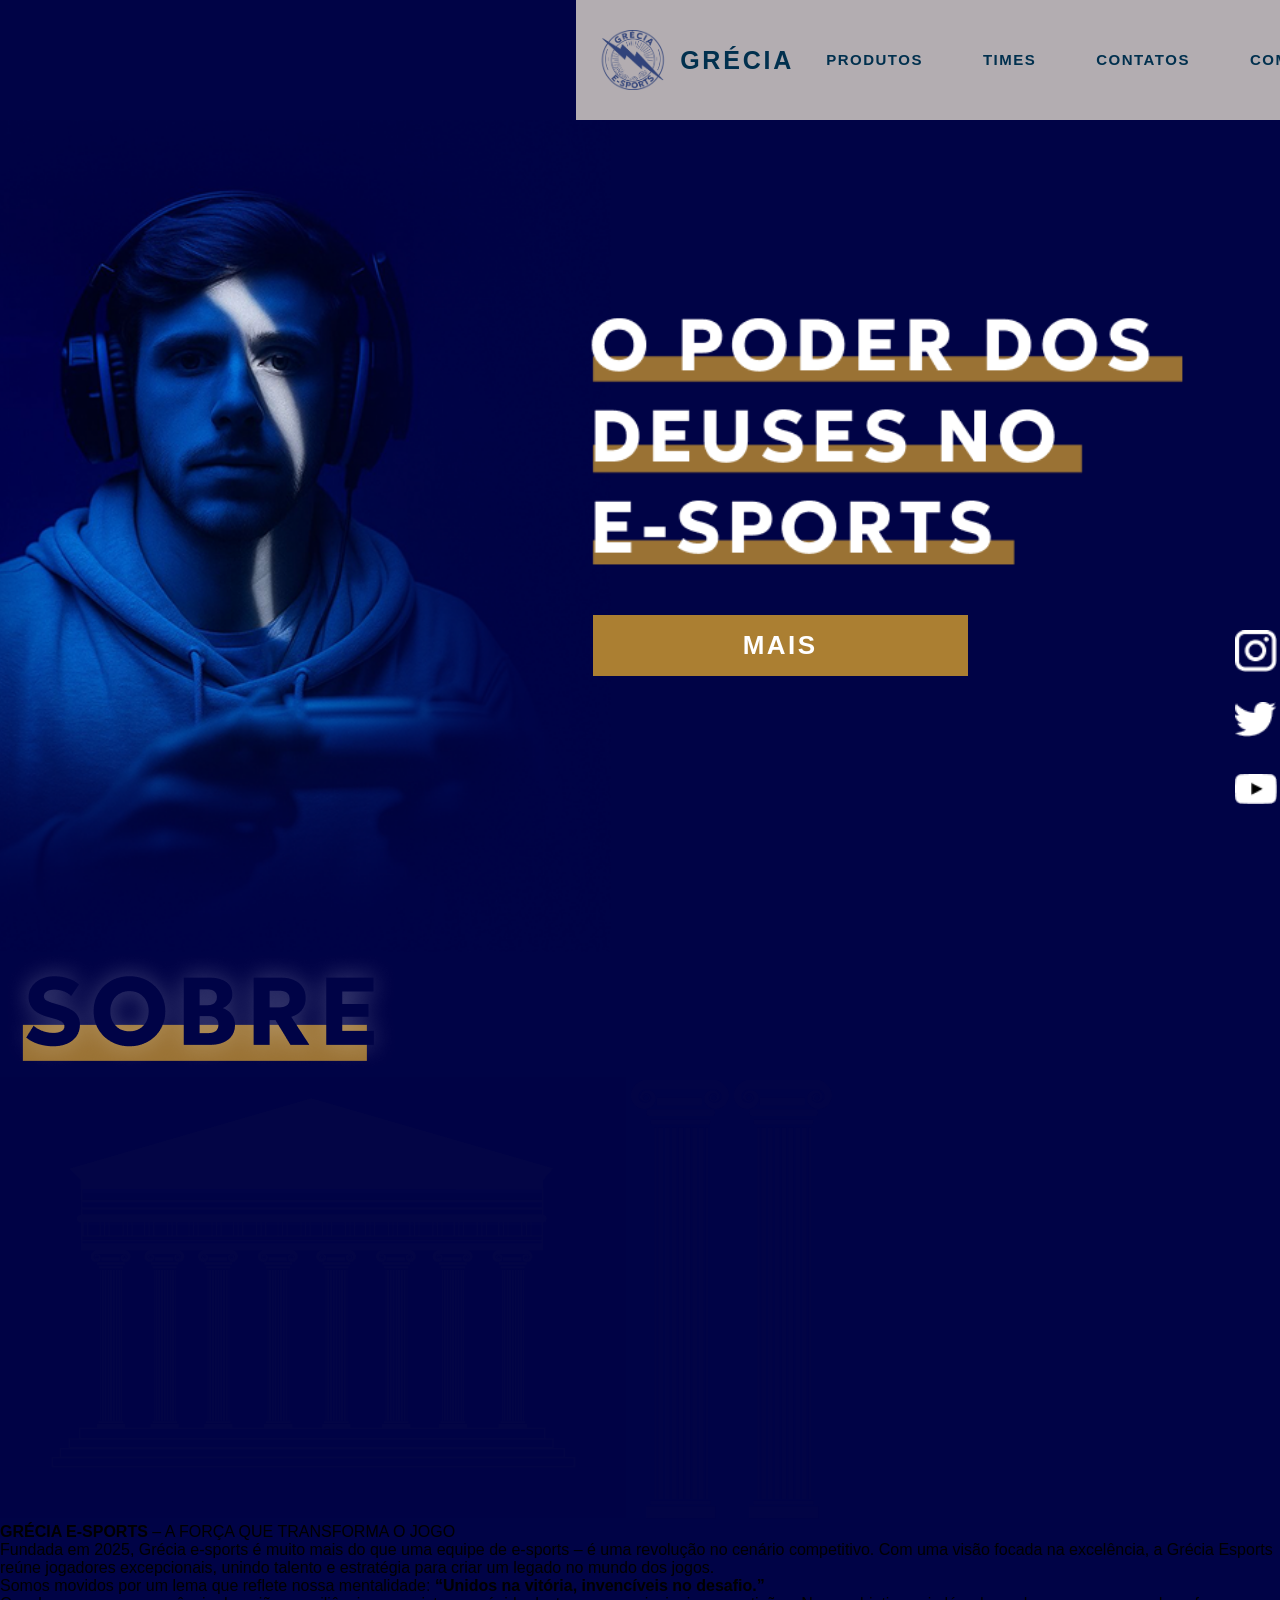
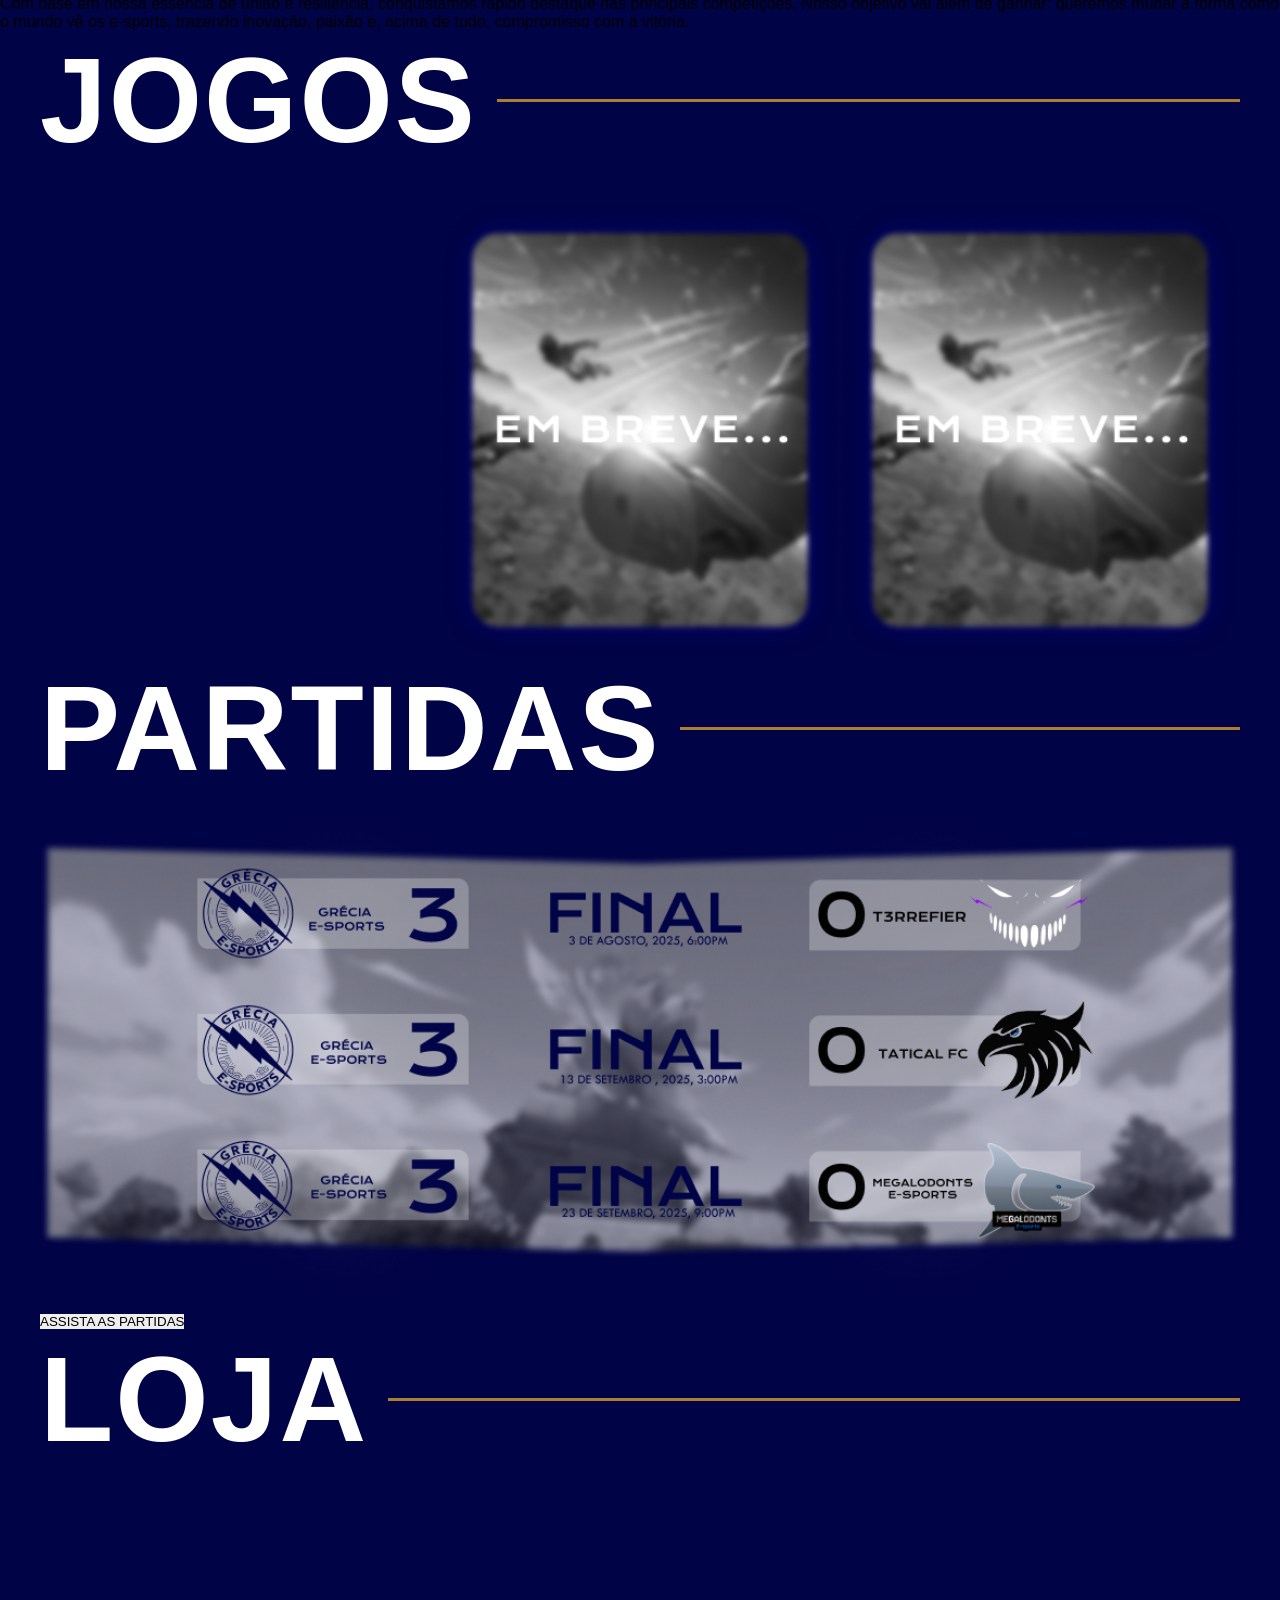
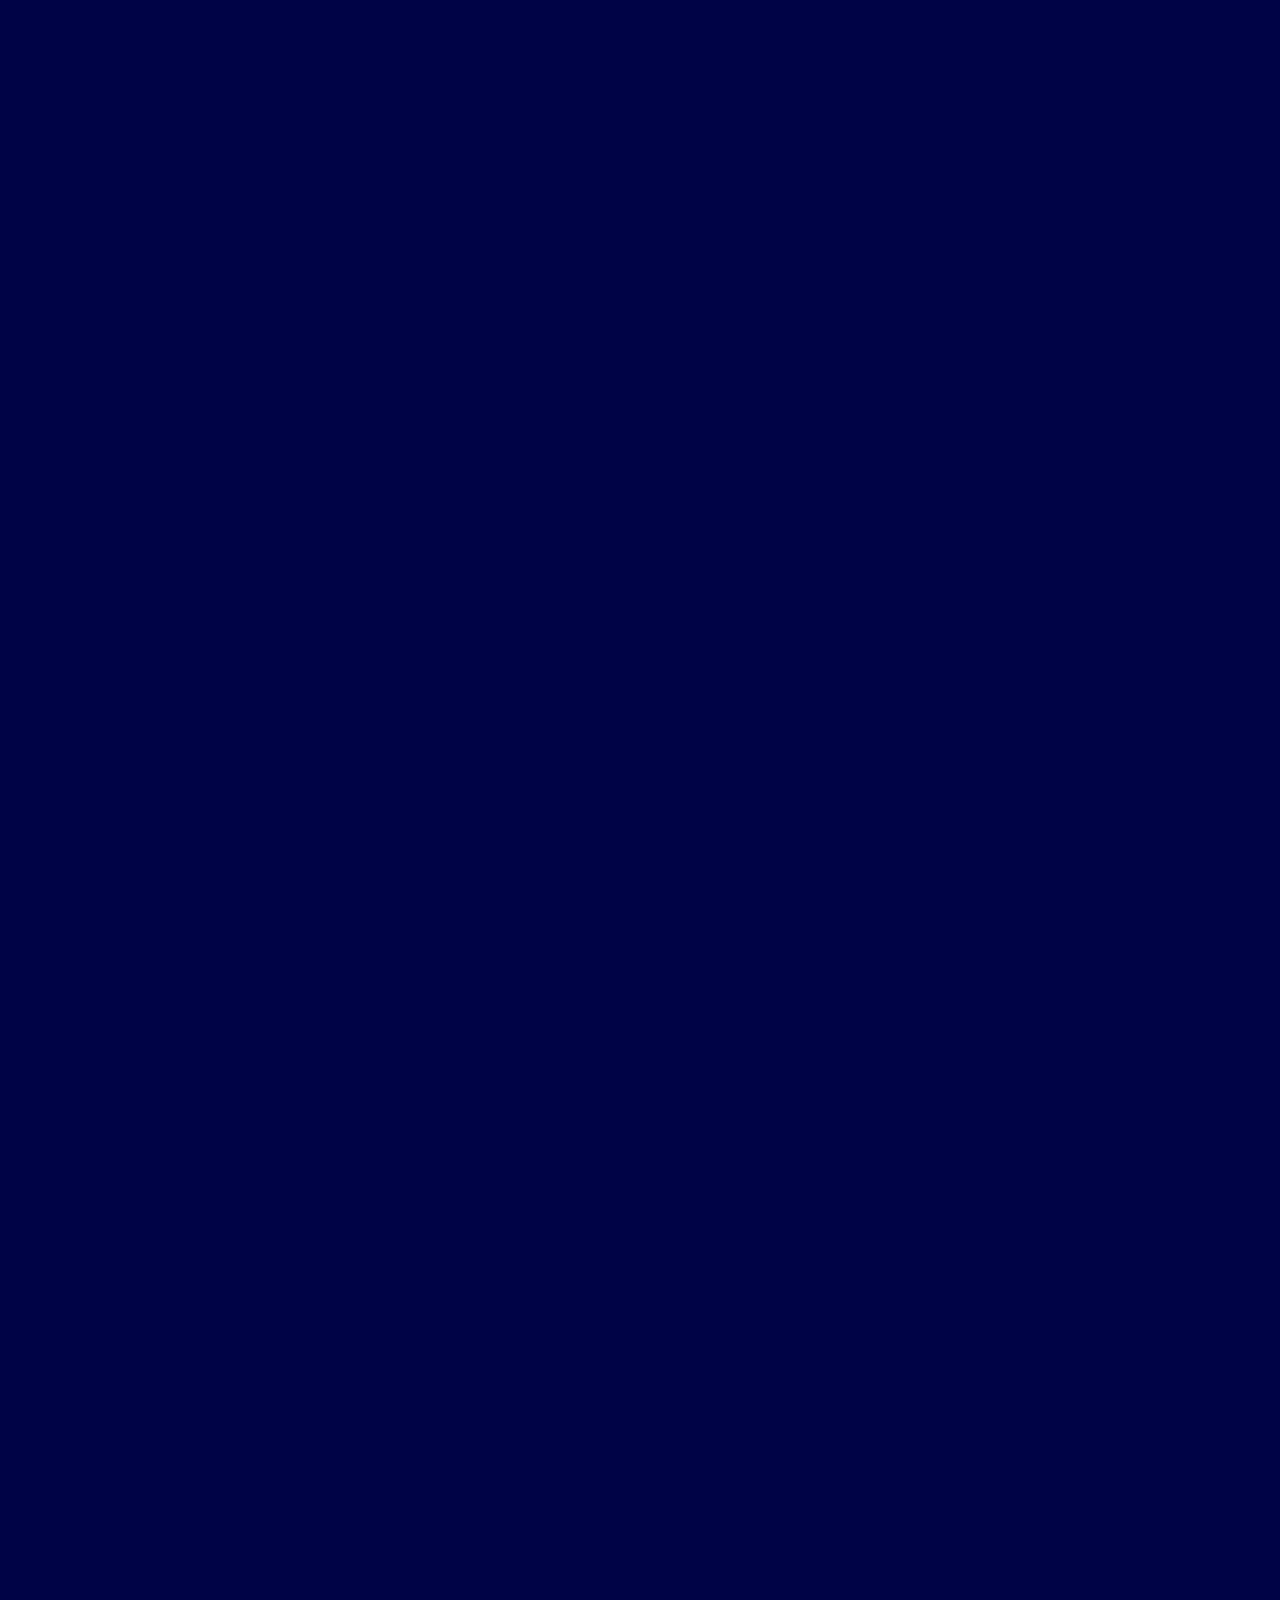
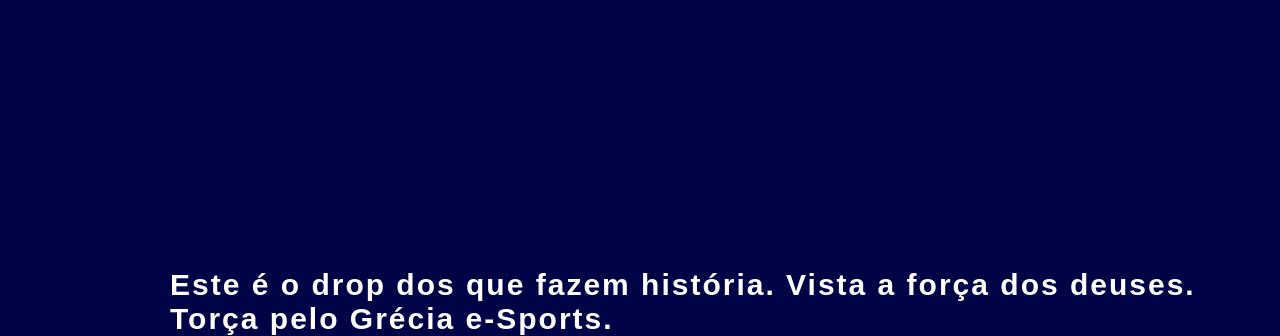
==== index.html @ 4cbc2de1 "css: flex" ====
<!DOCTYPE html>
<html lang="en">

<head>
  <link rel="preconnect" href="https://fonts.googleapis.com">
  <link rel="preconnect" href="https://fonts.gstatic.com" crossorigin>
  <link href="https://fonts.googleapis.com/css2?family=Geologica:wght@100..900&display=swap" rel="stylesheet">
  <meta charset="UTF-8">
  <meta name="viewport" content="width=device-width, initial-scale=1.0">
  <title>Document</title>
  <link rel="stylesheet" href="style.css">
  <script src="https://kit.fontawesome.com/a076d05399.js" crossorigin="anonymous"></script>
</head>

<body>
  <div class="primeiro">
    <header>
      <div class="logo">
        <img src="imagens/Logo.png" alt="">
        <h1>GRÉCIA</h1>
      </div>
      <nav>
        <ul>
          <li><a href="#">PRODUTOS</a></li>
          <li><a href="#">TIMES</a></li>
          <li><a href="#">CONTATOS</a></li>
          <li><a href="#">COMPETIÇÃO</a></li>
        </ul>
      </nav>
    </header>

    <main>
      <section class="hero">
        <div class="hero-left">
          <img src="imagens/WhatsApp Image 2025-09-15 at 12.12.33 1.png" class="player">
        </div>
        <div class="hero-rigth">
          <img src="imagens/Group 21.png" class="hero-text" alt="">
          <button id="button1">MAIS</button>
          <div class="socials">
            <img src="imagens/instagram.png" class="instagram" alt="">
            <img src="imagens/Twitter.png" class="Twitter" alt="">
            <img src="imagens/youtube.png" class="youtube" alt="">
          </div>
        </div>
  </div>
  </section>
  </main>
  </div>

  <section class="sobre">



    <img src="imagens/sobre.png" alt="Título Sobre" class="titulo-img">

    <div>
      <img id="ctr" src="imagens/construçao.png" alt="" srcset="">
      <img id="pilastra1" src="imagens/pilastra.png" alt="">
      <img id="pilastra2" src="imagens/pilastra.png" alt="">
    </div>

    <div class="texto">
      <p class="subtitulo"><strong>GRÉCIA E-SPORTS</strong> – A FORÇA QUE TRANSFORMA O JOGO</p>
      <p>
        Fundada em 2025, Grécia e-sports é muito mais do que uma equipe de e-sports – é uma revolução no cenário
        competitivo.
        Com uma visão focada na excelência, a Grécia Esports reúne jogadores excepcionais, unindo talento e estratégia
        para criar um legado no mundo dos jogos.
      </p>
      <p>
        Somos movidos por um lema que reflete nossa mentalidade: <strong>“Unidos na vitória, invencíveis no
          desafio.”</strong>
      </p>
      <p>
        Com base em nossa essência de união e resiliência, conquistamos rápido destaque nas principais competições.
        Nosso objetivo vai além de ganhar: queremos mudar a forma como o mundo vê os e-sports, trazendo inovação, paixão
        e, acima de tudo, compromisso com a vitória.
      </p>
    </div>
  </section>


  <div class="JOGOS wrapper">
    <div class="title">
      <h1 id="jogos">JOGOS</h1><!-- <img id="linha" src="imagens/Line 8.png" alt=""> -->
    </div>
    <div id="modal">
      <img id="valorant" src="imagens/VALORANT.png" alt="">
      <img id="embreve1" src="imagens/embreve1.png" alt="">
      <img id="embreve2" src="imagens/embreve1.png" alt="">
    </div>

  </div>
  
  <div class="wrapper">
    <div class="title">
      <h1>PARTIDAS</h1>
    </div>
    <img src="imagens/partidas.png" alt="" class="wrapper">
    <!-- <img id="linha-2" src="imagens/Line 8.png" class="linha-2" alt=""> -->
    <button id="btnpartidas">ASSISTA AS PARTIDAS</button>
    
  </div>

  <div class="wrapper">
      <div class="title">  
      <h1>LOJA</h1>
      </div>
      <h2 id="textloja">Este é o drop dos que fazem história.
        Vista a força dos deuses. Torça pelo Grécia e-Sports.</h2>
      <img src="" alt="">
    </div>
</body>

</html>
---- style.css ----
* {
    margin: 0;
    padding: 0;
    border: 0;
    outline: 0;
    box-sizing: border-box;
    font-family: 'Geologic', sans-serif;
}

body {
    background-color: #000346;
    overflow: auto;
}

.wrapper {
    max-width: 1200px;
    width: 100%;
    margin: 0 auto;
}


header {
    height: 120px;
    display: flex;
    align-items: center;
    justify-content: space-between;
    padding: 0 20px;
    margin-left: 45%;
    gap: 2rem;
    background-color: #B3ADB1;
}

.logo {
    position: relative;
    display: flex;
    align-items: center;
    gap: 10px;
}

.logo img {
    height: 60px;
    filter: invert(10%) sepia(90%) saturate(500%) hue-rotate(180deg);
}

.logo h1 {
    color: #01304E;
    letter-spacing: 2.8px;
    font-size: 25px;
}

nav ul {
    position: relative;
    list-style: none;
    display: flex;
    gap: 60px;
    margin-right: 15px;
}

nav a {
    text-decoration: none;
    color: #01304E;
    letter-spacing: 1.5px;
    font-weight: 700;
    font-size: 15px;

}

nav a:hover {
    color: #AB7F32;
    transition: 0.12s;
}

/* seção principal*/

.hero {
    display: flex;
    height: calc(100vh - 70px);
}

.player {
    position: relative;
    display: flex;
    justify-content: center;
    width: 690px;
    z-index: -1;
    right: 79px;
}

.hero-text {
    position: absolute;
    width: 700px;
    top: 48%;
    left: 46%;
    transform: translateY(-50%);
    color: white;
    font-weight: bold;
    font-size: 2.5rem;
    line-height: 1.2;
}

/*botão*/

#button1 {
    background-color: #AB7F32;
    color: white;
    border: none;
    padding: 15px 150px;
    font-weight: 600;
    margin-top: 30px;
    font-size: 26px;
    cursor: pointer;
    letter-spacing: 2.5px;
    transition: all 0.3s ease;
    top: 65%;
    position: absolute;
    left: 46.3%;
    transform: scale(1);
}

button:hover {
    background-color: #d4af37;
}

.instagram {
    border: none;
    position: absolute;
    top: 70%;
    left: 96.5%;
    width: 42px;
}

.Twitter {
    position: absolute;
    top: 78%;
    left: 96.5%;
    width: 42px;
}

.youtube {
    position: absolute;
    top: 86%;
    left: 96.5%;
    width: 42px;
}

.title {
    width: 100%;
    position: relative;
    display: inline-flex;
    align-items: center;
    gap: 20px; /* space between text and line */
}

.title h1 {
    font-size: 120px;
    color: #ffffff;
    letter-spacing: 2px;
    position: relative;
    z-index: 2;
}

.title::after {
    content: '';
    position: static; /* changed from absolute */
    width: 100%; /* or specific width like 200px */
    height: 3px;
    background-color: #AB7F32;
    display: inline-block;
}



#modal {
    display: grid;
    grid-template-columns: 1fr 1fr 1fr;
    justify-content: space-between;
    align-items: center;
    margin-top: 2rem;
}

#valorant, #embreve1, #embreve2 {
    width: 100%;
    height: auto;
}

/* Media Queries */
@media (max-width: 1024px) {
    .player {
        display: none;
    }

    header {
        margin-left: 0;
        flex-direction: column;
        height: auto;
        padding: 10px;
    }

    nav ul {
        flex-direction: column;
        gap: 15px;
        margin: 15px 0;
    }

    .logo {
        justify-content: center;
        left: 0;
    }

    .logo img {
        padding-left: 0;
    }

    /* Hero section */
    .hero {
        flex-direction: column;
        height: auto;
        text-align: center;
        padding: 40px 10px;
    }

    .hero-left,
    .hero-right {
        width: 100%;
        padding: 0;
        align-items: center;
    }

    .hero-text {
        position: relative;
        transform: none;
        width: 90%;
        margin: 10px auto;
        left: 50px;
    }

    #button1 {
        position: static;
        transform: none;
        margin: 30px auto;
        padding: 15px 40px;
        font-size: 20px;
        display: block;
    }

    /* Ícones sociais */
    .instagram,
    .Twitter,
    .youtube {
        position: static;
        width: 35px;
        margin: 10px;
    }

    /* Seção "sobre" */
    .sobre {
        flex-direction: column;
        height: auto;
        padding: 60px 20px;
        background-size: cover;
    }

    .titulo-img {
        position: static;
        width: 80%;
        max-width: 400px;
        margin-bottom: 30px;
    }

    .texto {
        position: static;
        width: 90%;
        margin: 0 auto;
        font-size: 16px;
        text-align: center;
    }

    /* Sessão jogos */
    #jogos,
    #partidas {
        position: static;
        text-align: center;
        font-size: 60px;
        margin-top: 50px;
    }

    #valorant,
    #embreve1,
    #embreve2,
    #linha,
    #linha-2,
    #partida {
        position: static;
        display: block;
        width: 90%;
        margin: 20px auto;
    }

    #btnpartidas {
        position: static;
        display: block;
        margin: 40px auto;
        font-size: 20px;
        padding: 12px 30px;
    }
}

@media (max-width: 600px) {
    header h1 {
        font-size: 20px;
    }

    .hero-text {
        font-size: 1.4rem;
    }

    #button1 {
        font-size: 16px;
        padding: 12px 20px;
    }

    .texto {
        font-size: 14px;
    }

    .logo img {
        height: 50px;
    }
}

/* Estilo para o título da loja que fica abaixo do botão de partidas */
#loja {

    position: absolute;
    margin-top: 1850px;
    color: #ffffff;
    /* ajusta conforme necessário */
    font-size: 120px;
    letter-spacing: 2px;
    z-index: 2;
    left: 170px;
}

#textloja {
    position: absolute;
    margin-top: 2000px;
    color: #ffffff;
    /* ajusta conforme necessário */
    letter-spacing: 2px;
    font-size: 30px;
    z-index: 2;
    left: 170px;
}
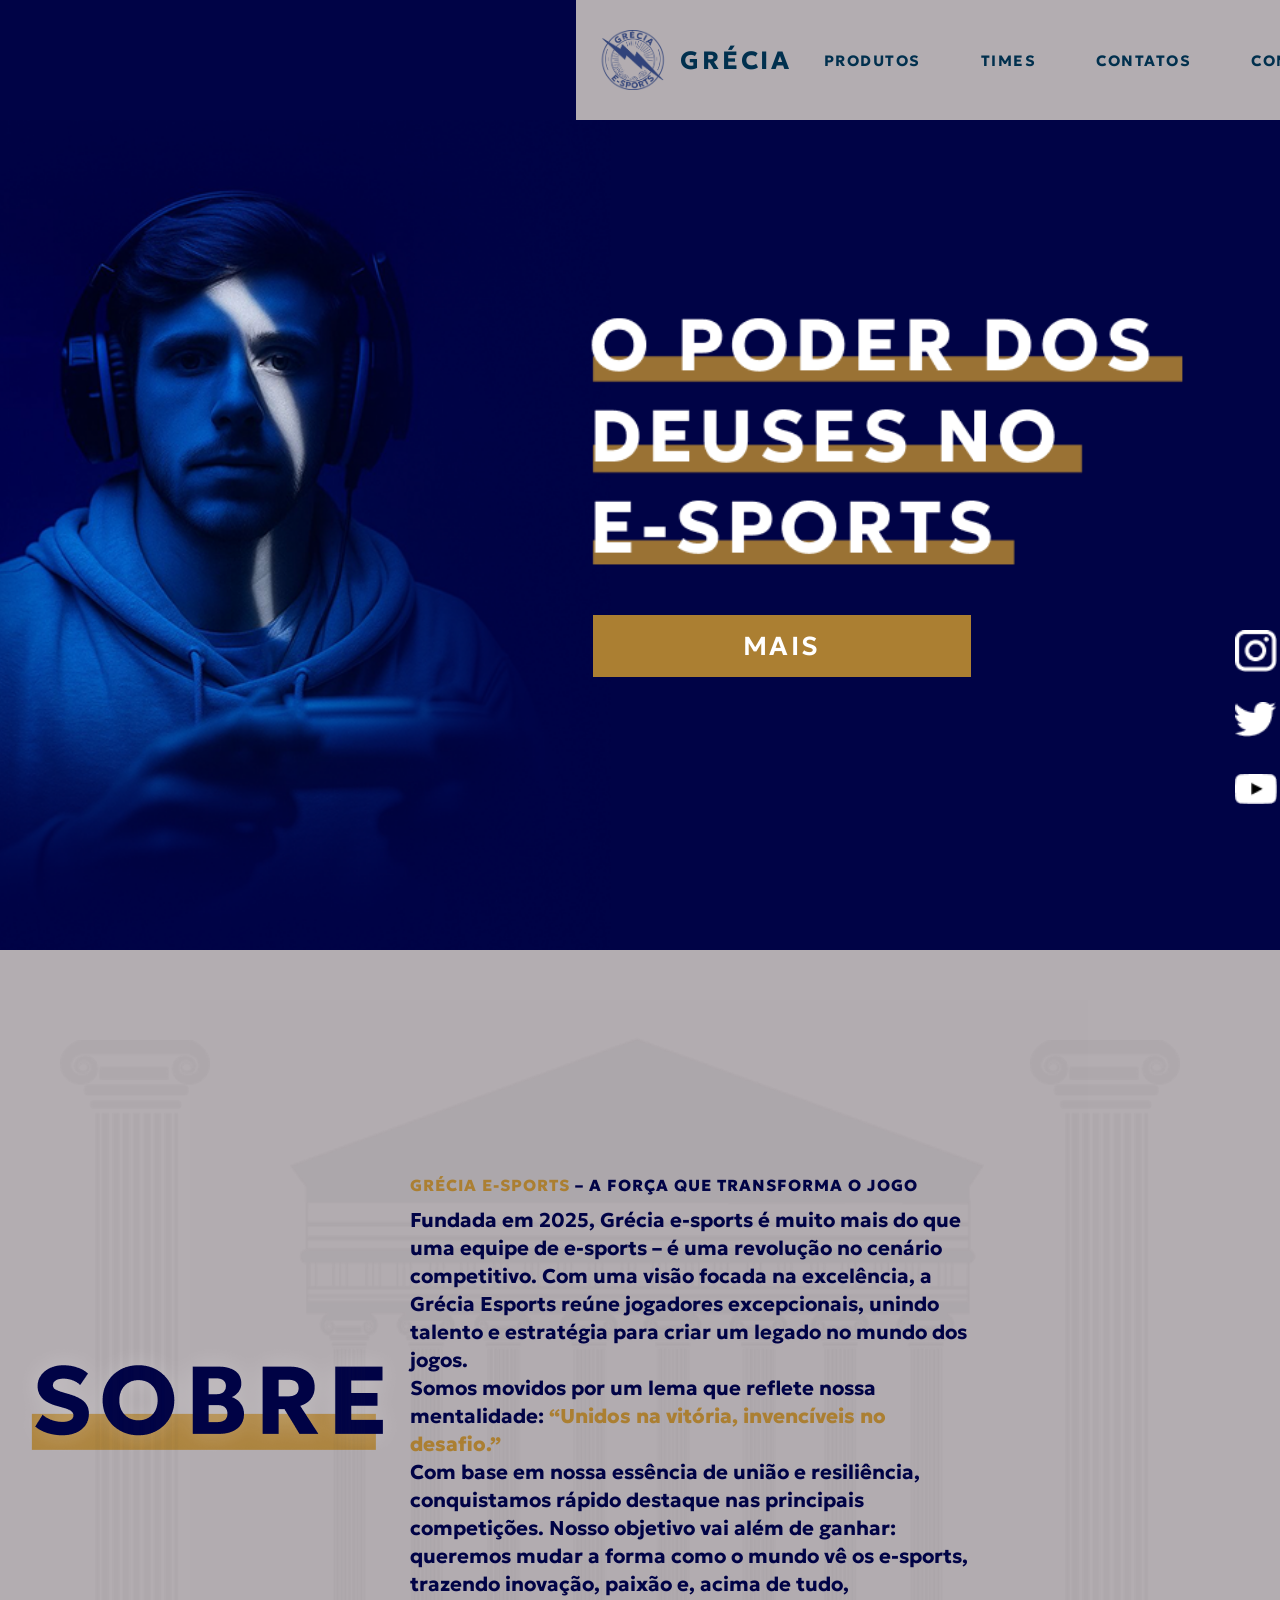
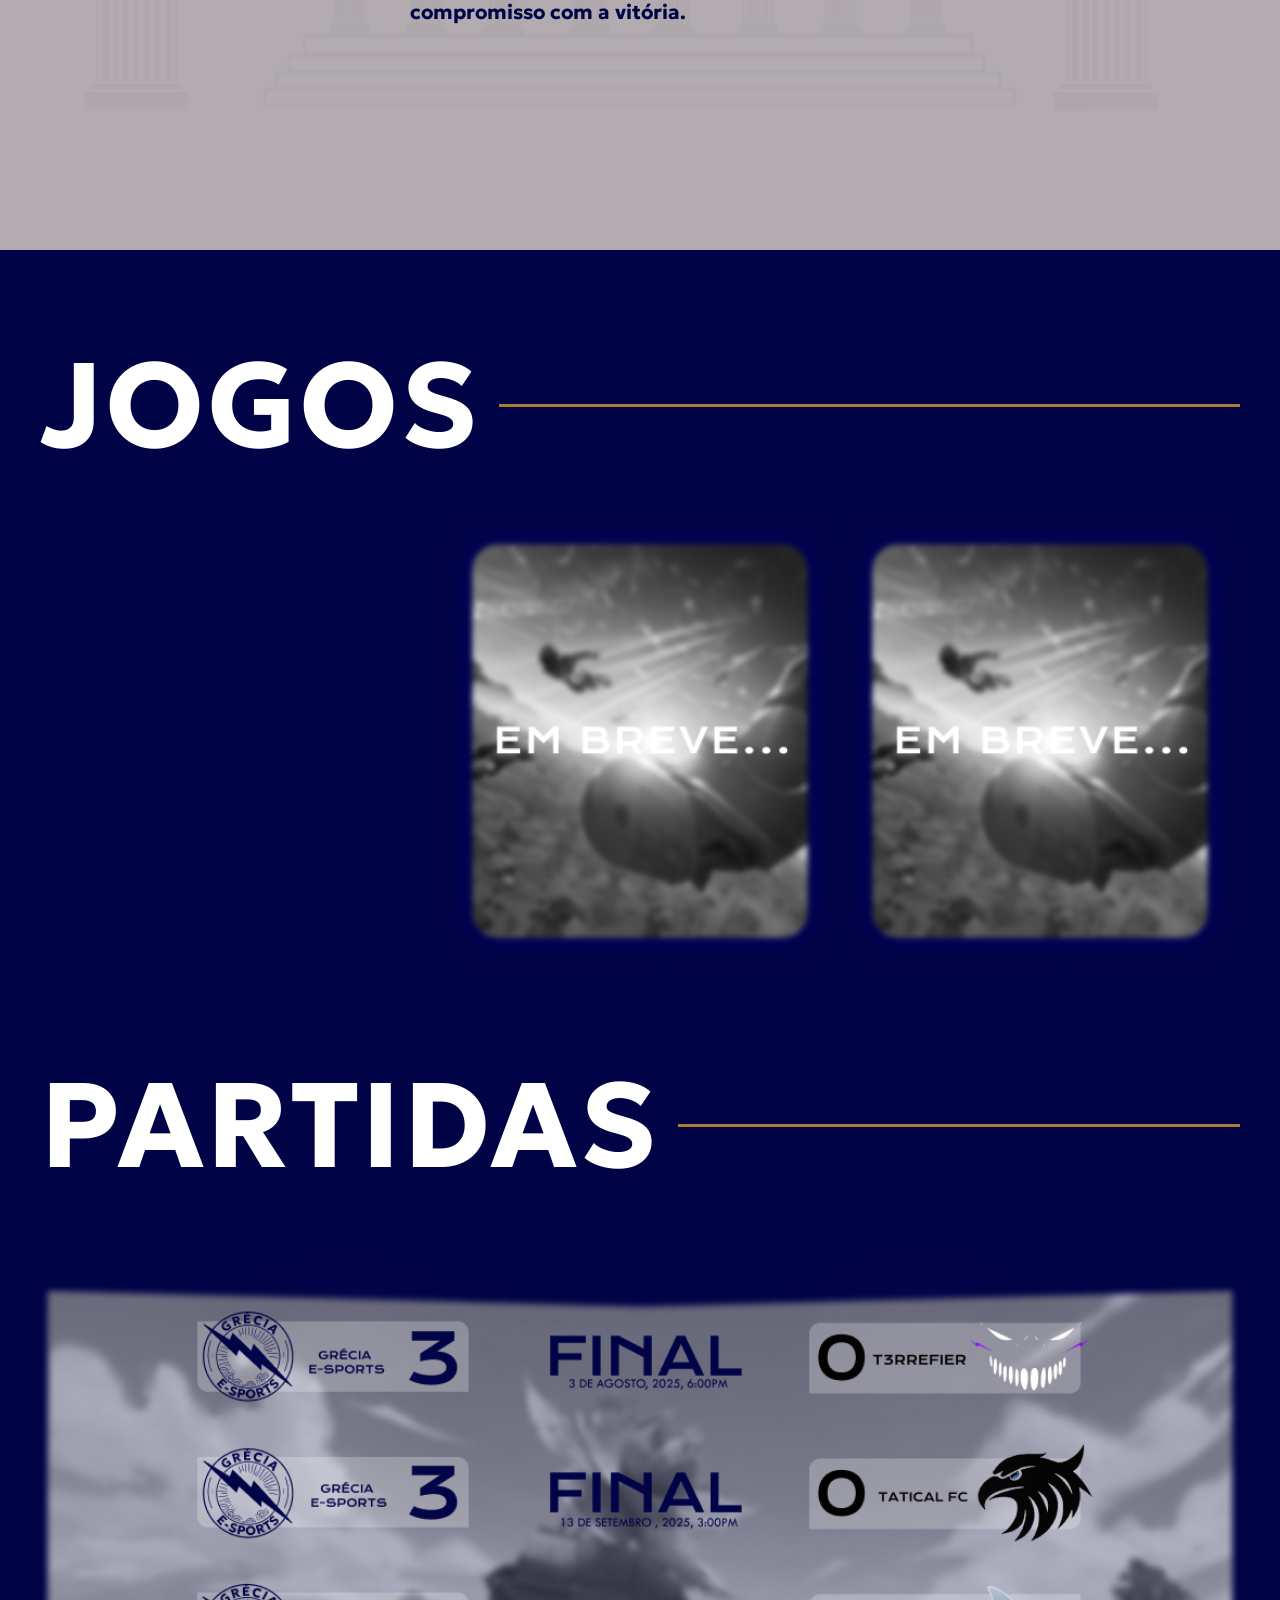
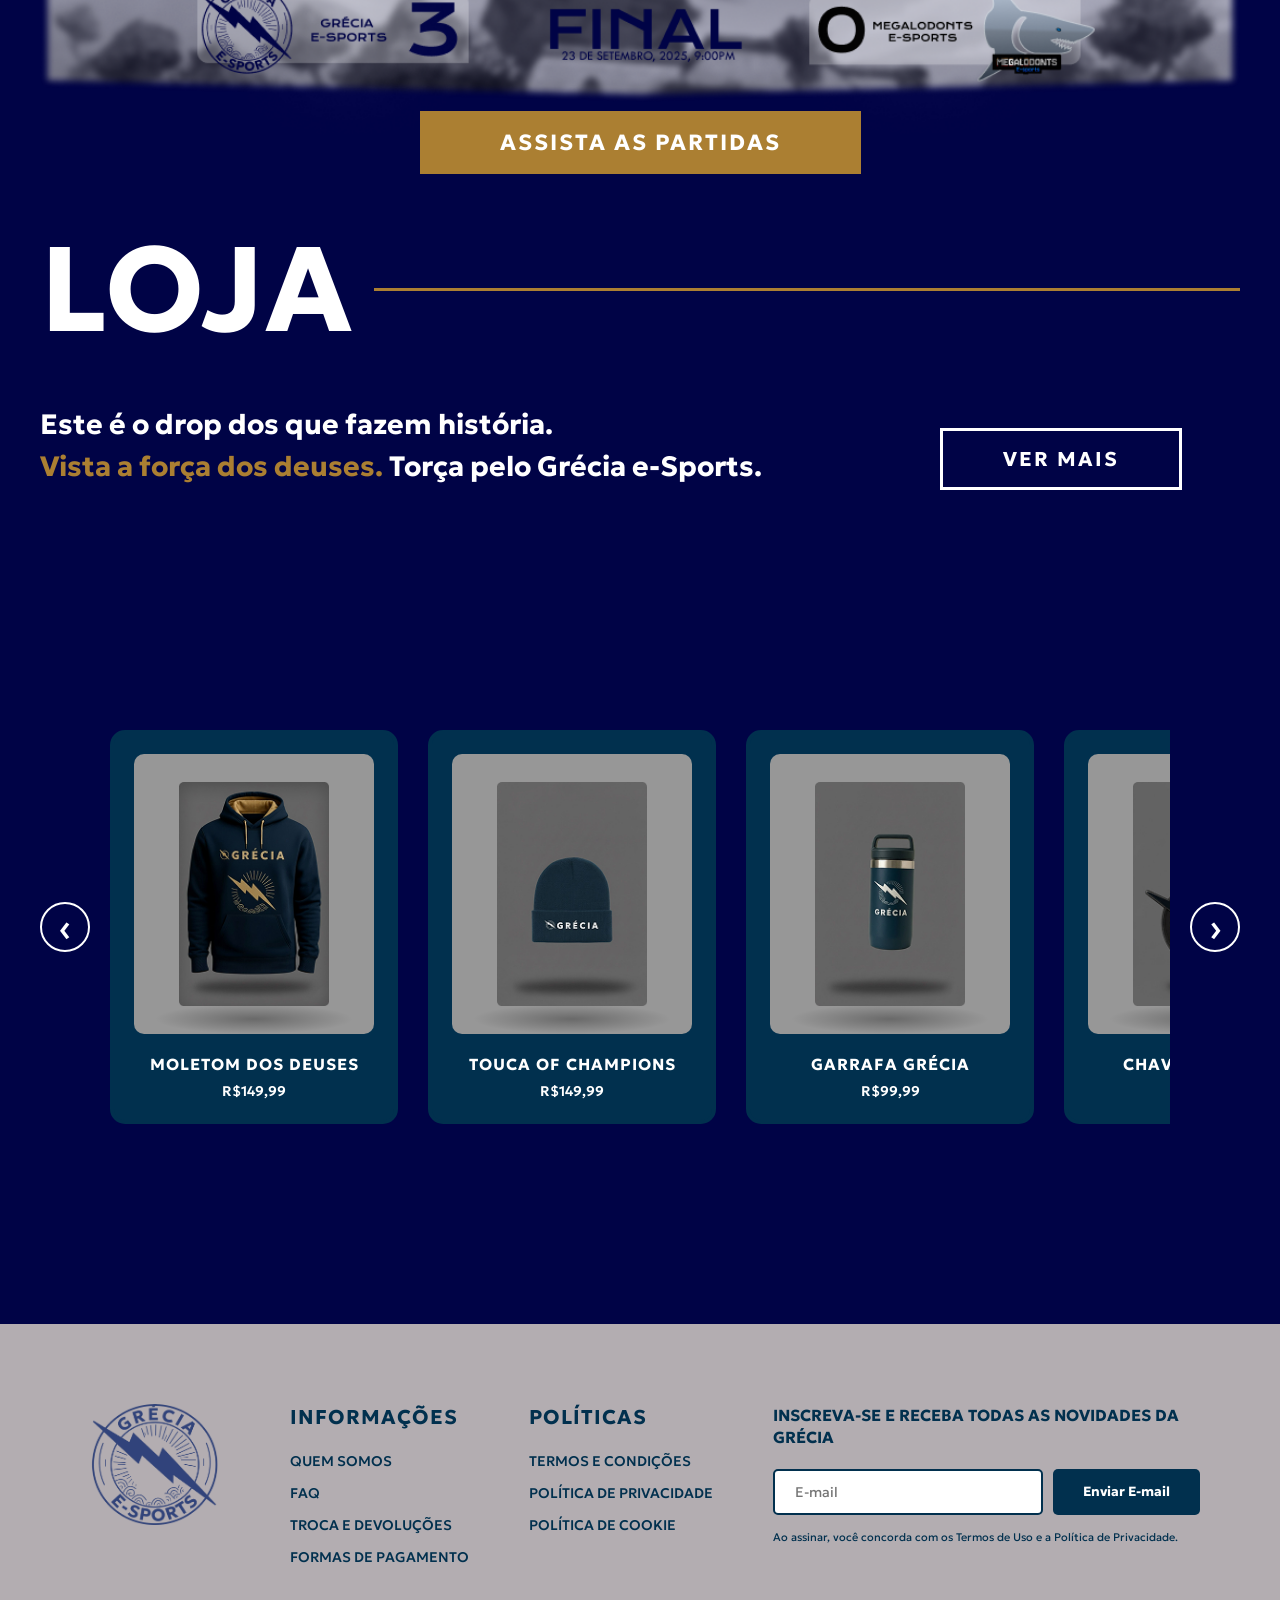
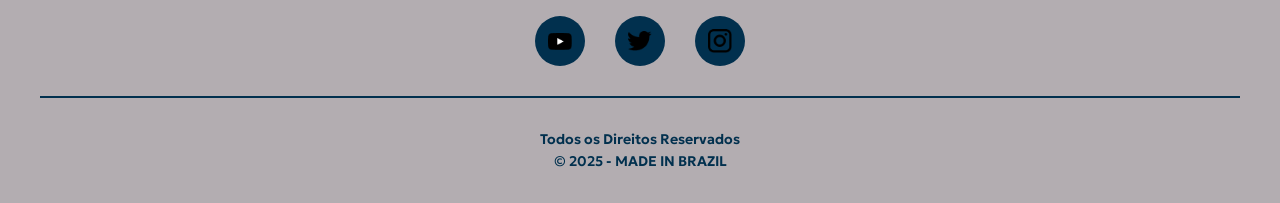
==== commit 4798b76e: "fix: loja" ====
--- a/index.html
+++ b/index.html
@@ -1,5 +1,5 @@
 <!DOCTYPE html>
-<html lang="en">
+<html lang="pt-BR">
 
 <head>
   <link rel="preconnect" href="https://fonts.googleapis.com">
@@ -7,7 +7,7 @@
   <link href="https://fonts.googleapis.com/css2?family=Geologica:wght@100..900&display=swap" rel="stylesheet">
   <meta charset="UTF-8">
   <meta name="viewport" content="width=device-width, initial-scale=1.0">
-  <title>Document</title>
+  <title>Grécia E-Sports</title>
   <link rel="stylesheet" href="style.css">
   <script src="https://kit.fontawesome.com/a076d05399.js" crossorigin="anonymous"></script>
 </head>
@@ -43,9 +43,8 @@
             <img src="imagens/youtube.png" class="youtube" alt="">
           </div>
         </div>
-  </div>
-  </section>
-  </main>
+      </section>
+    </main>
   </div>
 
   <section class="sobre">
@@ -56,26 +55,22 @@
 
     <div>
       <img id="ctr" src="imagens/construçao.png" alt="" srcset="">
-      <img id="pilastra1" src="imagens/pilastra.png" alt="">
-      <img id="pilastra2" src="imagens/pilastra.png" alt="">
+    <img id="pilastra1" src="imagens/pilastra.png" alt="">
+     <img id="pilastra2" src="imagens/pilastra.png" alt="">
     </div>
 
     <div class="texto">
       <p class="subtitulo"><strong>GRÉCIA E-SPORTS</strong> – A FORÇA QUE TRANSFORMA O JOGO</p>
       <p>
-        Fundada em 2025, Grécia e-sports é muito mais do que uma equipe de e-sports – é uma revolução no cenário
-        competitivo.
-        Com uma visão focada na excelência, a Grécia Esports reúne jogadores excepcionais, unindo talento e estratégia
-        para criar um legado no mundo dos jogos.
+        Fundada em 2025, Grécia e-sports é muito mais do que uma equipe de e-sports – é uma revolução no cenário competitivo.
+        Com uma visão focada na excelência, a Grécia Esports reúne jogadores excepcionais, unindo talento e estratégia para criar um legado no mundo dos jogos.
       </p>
       <p>
-        Somos movidos por um lema que reflete nossa mentalidade: <strong>“Unidos na vitória, invencíveis no
-          desafio.”</strong>
+        Somos movidos por um lema que reflete nossa mentalidade: <strong>“Unidos na vitória, invencíveis no desafio.”</strong>
       </p>
       <p>
         Com base em nossa essência de união e resiliência, conquistamos rápido destaque nas principais competições.
-        Nosso objetivo vai além de ganhar: queremos mudar a forma como o mundo vê os e-sports, trazendo inovação, paixão
-        e, acima de tudo, compromisso com a vitória.
+        Nosso objetivo vai além de ganhar: queremos mudar a forma como o mundo vê os e-sports, trazendo inovação, paixão e, acima de tudo, compromisso com a vitória.
       </p>
     </div>
   </section>
@@ -83,14 +78,13 @@
 
   <div class="JOGOS wrapper">
     <div class="title">
-      <h1 id="jogos">JOGOS</h1><!-- <img id="linha" src="imagens/Line 8.png" alt=""> -->
+      <h1 id="jogos">JOGOS</h1>
     </div>
     <div id="modal">
       <img id="valorant" src="imagens/VALORANT.png" alt="">
       <img id="embreve1" src="imagens/embreve1.png" alt="">
       <img id="embreve2" src="imagens/embreve1.png" alt="">
     </div>
-
   </div>
   
   <div class="wrapper">
@@ -98,19 +92,111 @@
       <h1>PARTIDAS</h1>
     </div>
     <img src="imagens/partidas.png" alt="" class="wrapper">
-    <!-- <img id="linha-2" src="imagens/Line 8.png" class="linha-2" alt=""> -->
     <button id="btnpartidas">ASSISTA AS PARTIDAS</button>
+  </div>
+
+  <div class="wrapper loja-section">
+    <div class="title">  
+      <h1>LOJA</h1>
+    </div>
+    <h2 id="textloja">Este é o drop dos que fazem história.<br>
+      <strong>Vista a força dos deuses.</strong> Torça pelo Grécia e-Sports.</h2>
+    <button id="btnloja">VER MAIS</button>
     
-  </div>
-
-  <div class="wrapper">
-      <div class="title">  
-      <h1>LOJA</h1>
-      </div>
-      <h2 id="textloja">Este é o drop dos que fazem história.
-        Vista a força dos deuses. Torça pelo Grécia e-Sports.</h2>
-      <img src="" alt="">
-    </div>
+    <!-- Carrossel de Produtos -->
+    <div class="produtos-carrossel">
+      <button class="carrossel-btn prev">‹</button>
+      
+      <div class="produtos-container">
+        <div class="produto-card">
+          <div class="produto-imagem">
+            <img src="imagens/moletom2.png" alt="Moletom dos Deuses">
+          </div>
+          <h3>MOLETOM DOS DEUSES</h3>
+          <p class="preco">R$149,99</p>
+        </div>
+        
+        <div class="produto-card">
+          <div class="produto-imagem">
+            <img src="imagens/toucachamps.png" alt="Touca of Champions">
+          </div>
+          <h3>TOUCA OF CHAMPIONS</h3>
+          <p class="preco">R$149,99</p>
+        </div>
+        
+        <div class="produto-card">
+          <div class="produto-imagem">
+            <img src="imagens/stanley.png" alt="Garrafa Grécia">
+          </div>
+          <h3>GARRAFA GRÉCIA</h3>
+          <p class="preco">R$99,99</p>
+        </div>
+        
+        <div class="produto-card">
+          <div class="produto-imagem">
+            <img src="imagens/chaveiro2.png" alt="Chaveiro Oficial">
+          </div>
+          <h3>CHAVEIRO OFICIAL</h3>
+          <p class="preco">R$19,99</p>
+        </div>
+      </div>
+      
+      <button class="carrossel-btn next">›</button>
+    </div>
+  </div>
+
+  <!-- Footer -->
+  <footer>
+    <div class="footer-container">
+      <div class="footer-logo">
+        <img src="imagens/Logo.png" alt="Grécia E-Sports Logo">
+      </div>
+      
+      <div class="footer-section">
+        <h3>INFORMAÇÕES</h3>
+        <ul>
+          <li><a href="#">QUEM SOMOS</a></li>
+          <li><a href="#">FAQ</a></li>
+          <li><a href="#">TROCA E DEVOLUÇÕES</a></li>
+          <li><a href="#">FORMAS DE PAGAMENTO</a></li>
+        </ul>
+      </div>
+      
+      <div class="footer-section">
+        <h3>POLÍTICAS</h3>
+        <ul>
+          <li><a href="#">TERMOS E CONDIÇÕES</a></li>
+          <li><a href="#">POLÍTICA DE PRIVACIDADE</a></li>
+          <li><a href="#">POLÍTICA DE COOKIE</a></li>
+        </ul>
+      </div>
+      
+      <div class="footer-newsletter">
+        <h3>INSCREVA-SE E RECEBA TODAS AS NOVIDADES DA GRÉCIA</h3>
+        <div class="newsletter-form">
+          <input type="email" placeholder="E-mail">
+          <button>Enviar E-mail</button>
+        </div>
+        <p class="newsletter-aviso">Ao assinar, você concorda com os Termos de Uso e a Política de Privacidade.</p>
+      </div>
+    </div>
+    
+    <div class="footer-social">
+      <a href="#" class="social-icon">
+        <img src="imagens/youtube.png" alt="YouTube">
+      </a>
+      <a href="#" class="social-icon">
+        <img src="imagens/Twitter.png" alt="Twitter">
+      </a>
+      <a href="#" class="social-icon">
+        <img src="imagens/instagram.png" alt="Instagram">
+      </a>
+    </div>
+    
+    <div class="footer-bottom">
+      <p>Todos os Direitos Reservados<br>© 2025 - MADE IN BRAZIL</p>
+    </div>
+  </footer>
 </body>
 
 </html>
--- a/style.css
+++ b/style.css
@@ -4,7 +4,7 @@
     border: 0;
     outline: 0;
     box-sizing: border-box;
-    font-family: 'Geologic', sans-serif;
+    font-family: 'Geologica', sans-serif;
 }
 
 body {
@@ -17,7 +17,6 @@
     width: 100%;
     margin: 0 auto;
 }
-
 
 header {
     height: 120px;
@@ -62,7 +61,6 @@
     letter-spacing: 1.5px;
     font-weight: 700;
     font-size: 15px;
-
 }
 
 nav a:hover {
@@ -71,7 +69,6 @@
 }
 
 /* seção principal*/
-
 .hero {
     display: flex;
     height: calc(100vh - 70px);
@@ -99,7 +96,6 @@
 }
 
 /*botão*/
-
 #button1 {
     background-color: #AB7F32;
     color: white;
@@ -143,12 +139,83 @@
     width: 42px;
 }
 
+.sobre {
+  position: relative;
+  height: 900px;
+  display: flex;
+  align-items: center;
+  justify-content: flex-end;
+  background-color: #B3ADB1;
+  background-repeat: no-repeat;
+  background-position: center;
+  background-size: 80%;
+  overflow: hidden;
+}
+
+/* Caixa branca que representa o "segundo quadrante" - aplica-se ao texto dentro da seção /
+
+
+/ IMAGEM SOBRE (à esquerda, acima do centro) /
+.titulo-img {
+  position: absolute;
+  left: 200px;
+  top: 44%;
+  transform: translateY(-50%);
+  width: 500px;
+}
+
+/ TEXTO AO LADO DIREITO */
+.texto {
+  color: #000346;
+  width: 570px;
+  margin-right: 300px;
+  font-weight: 700;
+  line-height: 1.4;
+  font-size: 20px;
+  z-index: 2;
+}
+
+.subtitulo {
+  color: #000346;
+  font-weight: 800;
+  letter-spacing: 1px;
+  font-size: 16px;
+  margin-bottom: 10px;
+}
+
+.texto strong {
+  color: #AB7F32;
+  font-weight: 800;
+}
+
+#ctr{
+     position: absolute;
+      top: 50%;
+      left: 50%;
+      transform: translate(-50%, -50%);
+       width: 900px;
+    height: 800px;
+}
+#pilastra1{
+     position: absolute;
+      top: 10%;
+       width: 150px;
+       left: 60px
+}
+#pilastra2{
+     position: absolute;
+      top: 10%;
+       width: 150px;
+       right: 100px;
+}
+/* Seção JOGOS */
 .title {
     width: 100%;
     position: relative;
     display: inline-flex;
     align-items: center;
-    gap: 20px; /* space between text and line */
+    gap: 20px;
+    margin-top: 80px;
 }
 
 .title h1 {
@@ -161,14 +228,12 @@
 
 .title::after {
     content: '';
-    position: static; /* changed from absolute */
-    width: 100%; /* or specific width like 200px */
+    position: static;
+    width: 100%;
     height: 3px;
     background-color: #AB7F32;
     display: inline-block;
 }
-
-
 
 #modal {
     display: grid;
@@ -181,6 +246,340 @@
 #valorant, #embreve1, #embreve2 {
     width: 100%;
     height: auto;
+}
+
+/* Seção de Partidas */
+.wrapper img.wrapper {
+    width: 100%;
+    max-width: 100%;
+    height: auto;
+    object-fit: cover;
+    object-position: center;
+    display: block;
+    margin: 40px auto;
+}
+
+#btnpartidas {
+    display: block;
+    background-color: #AB7F32;
+    color: white;
+    border: none;
+    padding: 18px 80px;
+    font-weight: 700;
+    font-size: 22px;
+    cursor: pointer;
+    letter-spacing: 2px;
+    transition: all 0.3s ease;
+    margin: -280px auto 80px auto;
+    position: relative;
+    z-index: 10;
+    top: 200px;
+}
+
+#btnpartidas:hover {
+    background-color: #d4af37;
+    transform: scale(1.05);
+}
+
+/* Estilo para a seção LOJA */
+.loja-section {
+    margin-top: 100px;
+    padding: 60px 0;
+    display: flex;
+    flex-direction: column;
+}
+
+.loja-section .title {
+    margin-bottom: 40px;
+}
+
+.loja-section .title h1 {
+    font-size: 120px;
+}
+
+#textloja {
+    color: #ffffff;
+    font-size: 28px;
+    line-height: 1.5;
+    max-width: 800px;
+    margin: 0 0 40px 0;
+}
+
+#textloja strong {
+    color: #AB7F32;
+    font-weight: 700;
+}
+
+#btnloja {
+    position: relative;
+    background-color: transparent;
+    color: white;
+    border: 3px solid white;
+    padding: 15px 60px;
+    font-weight: 700;
+    font-size: 20px;
+    cursor: pointer;
+    letter-spacing: 2px;
+    transition: all 0.3s ease;
+    display: inline-block;
+    align-self: flex-start;
+    margin-bottom: 80px;
+    top: -100px;
+    left: 900px;
+}
+
+#btnloja:hover {
+    background-color: white;
+    color: #000346;
+    transform: scale(1.05);
+}
+
+/* Carrossel de Produtos */
+.produtos-carrossel {
+    display: flex;
+    align-items: center;
+    gap: 20px;
+    margin-top: 40px;
+    width: 100%;
+}
+
+.produtos-container {
+    display: flex;
+    gap: 30px;
+    overflow-x: auto;
+    scroll-behavior: smooth;
+    padding: 20px 0;
+    flex: 1;
+}
+
+.produtos-container::-webkit-scrollbar {
+    display: none;
+}
+
+.produto-card {
+    display: flex;
+    flex-direction: column;
+    align-items: center;
+    background: #01304E;
+    border: 4px solid #01304E;
+    border-radius: 15px;
+    padding: 20px;
+    min-width: 280px;
+    flex-shrink: 0;
+    transition: transform 0.3s ease;
+}
+
+.produto-card:hover {
+    transform: translateY(-10px);
+}
+
+.produto-imagem {
+    width: 240px;
+    height: 280px;
+    background: #979797;
+    border-radius: 10px;
+    display: flex;
+    align-items: center;
+    justify-content: center;
+    margin-bottom: 20px;
+    position: relative;
+    overflow: hidden;
+}
+
+.produto-imagem::after {
+    content: '';
+    position: absolute;
+    bottom: 0;
+    left: 50%;
+    transform: translateX(-50%);
+    width: 200px;
+    height: 30px;
+    background: radial-gradient(ellipse, rgba(0,0,0,0.3) 0%, transparent 70%);
+    border-radius: 50%;
+}
+
+.produto-imagem img {
+    max-width: 80%;
+    max-height: 80%;
+    object-fit: contain;
+    z-index: 1;
+}
+
+.produto-card h3 {
+    color: white;
+    font-size: 16px;
+    font-weight: 700;
+    letter-spacing: 1px;
+    text-align: center;
+    margin-bottom: 8px;
+}
+
+.produto-card .preco {
+    color: white;
+    font-size: 14px;
+    font-weight: 600;
+}
+
+.carrossel-btn {
+    background: transparent;
+    border: 2px solid white;
+    color: white;
+    font-size: 40px;
+    width: 50px;
+    height: 50px;
+    border-radius: 50%;
+    cursor: pointer;
+    display: flex;
+    align-items: center;
+    justify-content: center;
+    transition: all 0.3s ease;
+    flex-shrink: 0;
+}
+
+.carrossel-btn:hover {
+    background: white;
+    color: #000346;
+}
+
+/* Footer */
+footer {
+    background: #B3ADB1;
+    padding: 80px 0 30px;
+    margin-top: 120px;
+}
+
+.footer-container {
+    max-width: 1200px;
+    margin: 0 auto;
+    display: flex;
+    justify-content: space-between;
+    gap: 60px;
+    padding: 0 40px;
+    flex-wrap: wrap;
+}
+
+.footer-logo img {
+    width: 150px;
+    filter: invert(10%) sepia(90%) saturate(500%) hue-rotate(180deg);
+}
+
+.footer-section h3 {
+    color: #01304E;
+    font-size: 20px;
+    font-weight: 700;
+    margin-bottom: 20px;
+    letter-spacing: 1px;
+}
+
+.footer-section ul {
+    list-style: none;
+    display: flex;
+    flex-direction: column;
+    gap: 12px;
+}
+
+.footer-section ul li a {
+    color: #01304E;
+    text-decoration: none;
+    font-size: 14px;
+    font-weight: 500;
+    transition: color 0.3s ease;
+}
+
+.footer-section ul li a:hover {
+    color: #AB7F32;
+}
+
+.footer-newsletter {
+    flex: 1;
+    min-width: 300px;
+}
+
+.footer-newsletter h3 {
+    color: #01304E;
+    font-size: 16px;
+    font-weight: 700;
+    margin-bottom: 20px;
+    line-height: 1.4;
+}
+
+.newsletter-form {
+    display: flex;
+    gap: 10px;
+    margin-bottom: 15px;
+}
+
+.newsletter-form input {
+    flex: 1;
+    padding: 12px 20px;
+    background: white;
+    border: 2px solid #01304E;
+    border-radius: 5px;
+    color: #01304E;
+    font-size: 14px;
+}
+
+.newsletter-form button {
+    padding: 12px 30px;
+    background: #01304E;
+    color: white;
+    border: none;
+    border-radius: 5px;
+    font-weight: 700;
+    cursor: pointer;
+    transition: all 0.3s ease;
+}
+
+.newsletter-form button:hover {
+    background: #AB7F32;
+}
+
+.newsletter-aviso {
+    color: #01304E;
+    font-size: 11px;
+    line-height: 1.4;
+}
+
+.footer-social {
+    display: flex;
+    justify-content: center;
+    gap: 30px;
+    margin: 50px 0 30px;
+}
+
+.social-icon {
+    display: flex;
+    align-items: center;
+    justify-content: center;
+    width: 50px;
+    height: 50px;
+    background: #01304E;
+    border-radius: 50%;
+    transition: all 0.3s ease;
+}
+
+.social-icon img {
+    width: 24px;
+    filter: invert(1);
+}
+
+.social-icon:hover {
+    background: #AB7F32;
+    transform: scale(1.1);
+}
+
+.footer-bottom {
+    text-align: center;
+    padding-top: 30px;
+    border-top: 2px solid #01304E;
+    margin: 0 40px;
+}
+
+.footer-bottom p {
+    color: #01304E;
+    font-size: 14px;
+    font-weight: 600;
+    line-height: 1.6;
 }
 
 /* Media Queries */
@@ -211,7 +610,6 @@
         padding-left: 0;
     }
 
-    /* Hero section */
     .hero {
         flex-direction: column;
         height: auto;
@@ -243,7 +641,6 @@
         display: block;
     }
 
-    /* Ícones sociais */
     .instagram,
     .Twitter,
     .youtube {
@@ -252,30 +649,47 @@
         margin: 10px;
     }
 
-    /* Seção "sobre" */
+    /* Seção sobre responsiva */
     .sobre {
-        flex-direction: column;
-        height: auto;
+        grid-template-columns: 1fr;
         padding: 60px 20px;
-        background-size: cover;
-    }
-
-    .titulo-img {
+        gap: 40px;
+    }
+
+    .sobre > img.titulo-img {
+        width: 80%;
+        max-width: 300px;
+        margin: 0 auto;
+        grid-column: 1;
+    }
+
+    .sobre > div:first-of-type {
         position: static;
-        width: 80%;
-        max-width: 400px;
-        margin-bottom: 30px;
-    }
+        display: flex;
+        justify-content: center;
+        width: 100%;
+        left: 0;
+    }
+
+    #pilastra1 {
+        height: 200px;
+    }
+    #pilastra2 {
+        display: flex;
+        height: 800px;
+    }
+
+    #ctr {
+        height: 120px;
+   }
 
     .texto {
-        position: static;
-        width: 90%;
+        text-align: center;
+        font-size: 16px;
         margin: 0 auto;
-        font-size: 16px;
-        text-align: center;
-    }
-
-    /* Sessão jogos */
+        grid-column: 1;
+    }
+
     #jogos,
     #partidas {
         position: static;
@@ -326,28 +740,12 @@
     .logo img {
         height: 50px;
     }
-}
-
-/* Estilo para o título da loja que fica abaixo do botão de partidas */
-#loja {
-
-    position: absolute;
-    margin-top: 1850px;
-    color: #ffffff;
-    /* ajusta conforme necessário */
-    font-size: 120px;
-    letter-spacing: 2px;
-    z-index: 2;
-    left: 170px;
-}
-
-#textloja {
-    position: absolute;
-    margin-top: 2000px;
-    color: #ffffff;
-    /* ajusta conforme necessário */
-    letter-spacing: 2px;
-    font-size: 30px;
-    z-index: 2;
-    left: 170px;
+
+    #pilastra1, #pilastra2 {
+        height: 150px;
+    }
+
+    #ctr {
+        height: 90px;
+    }
 }
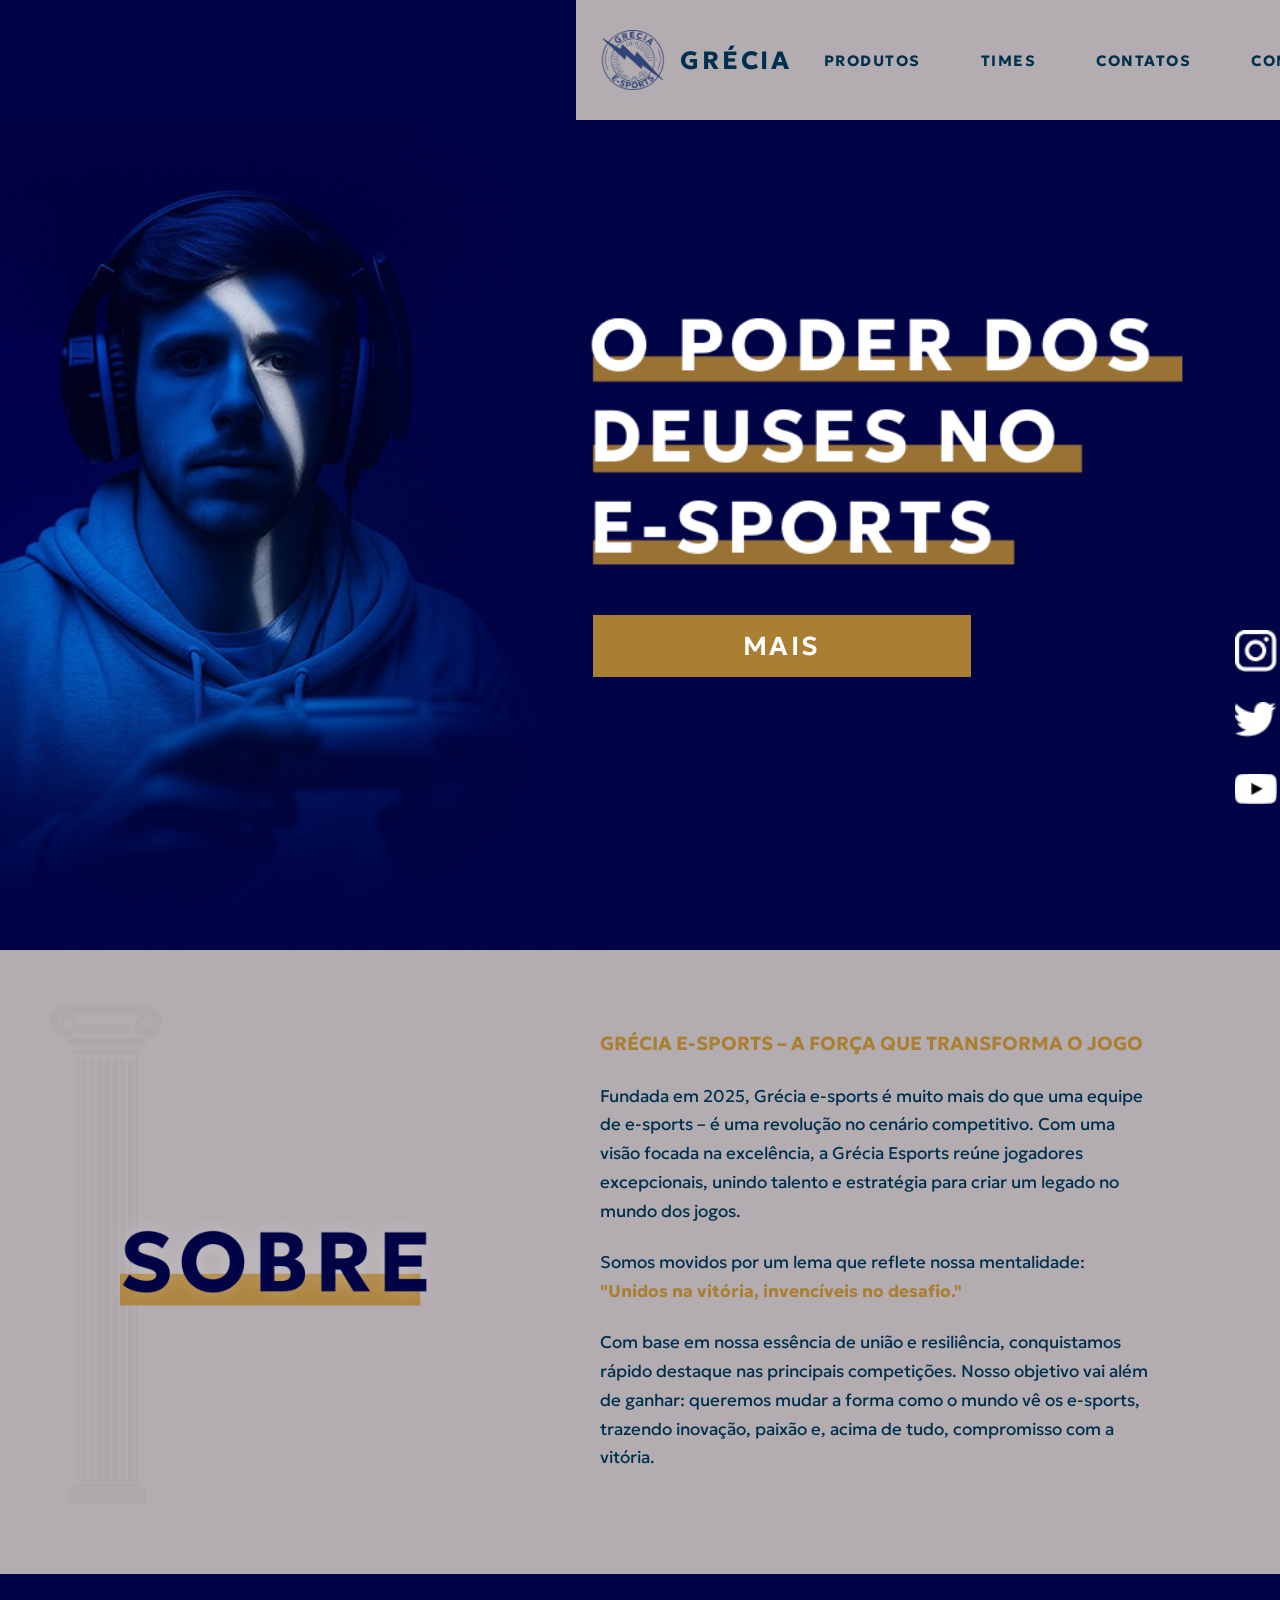
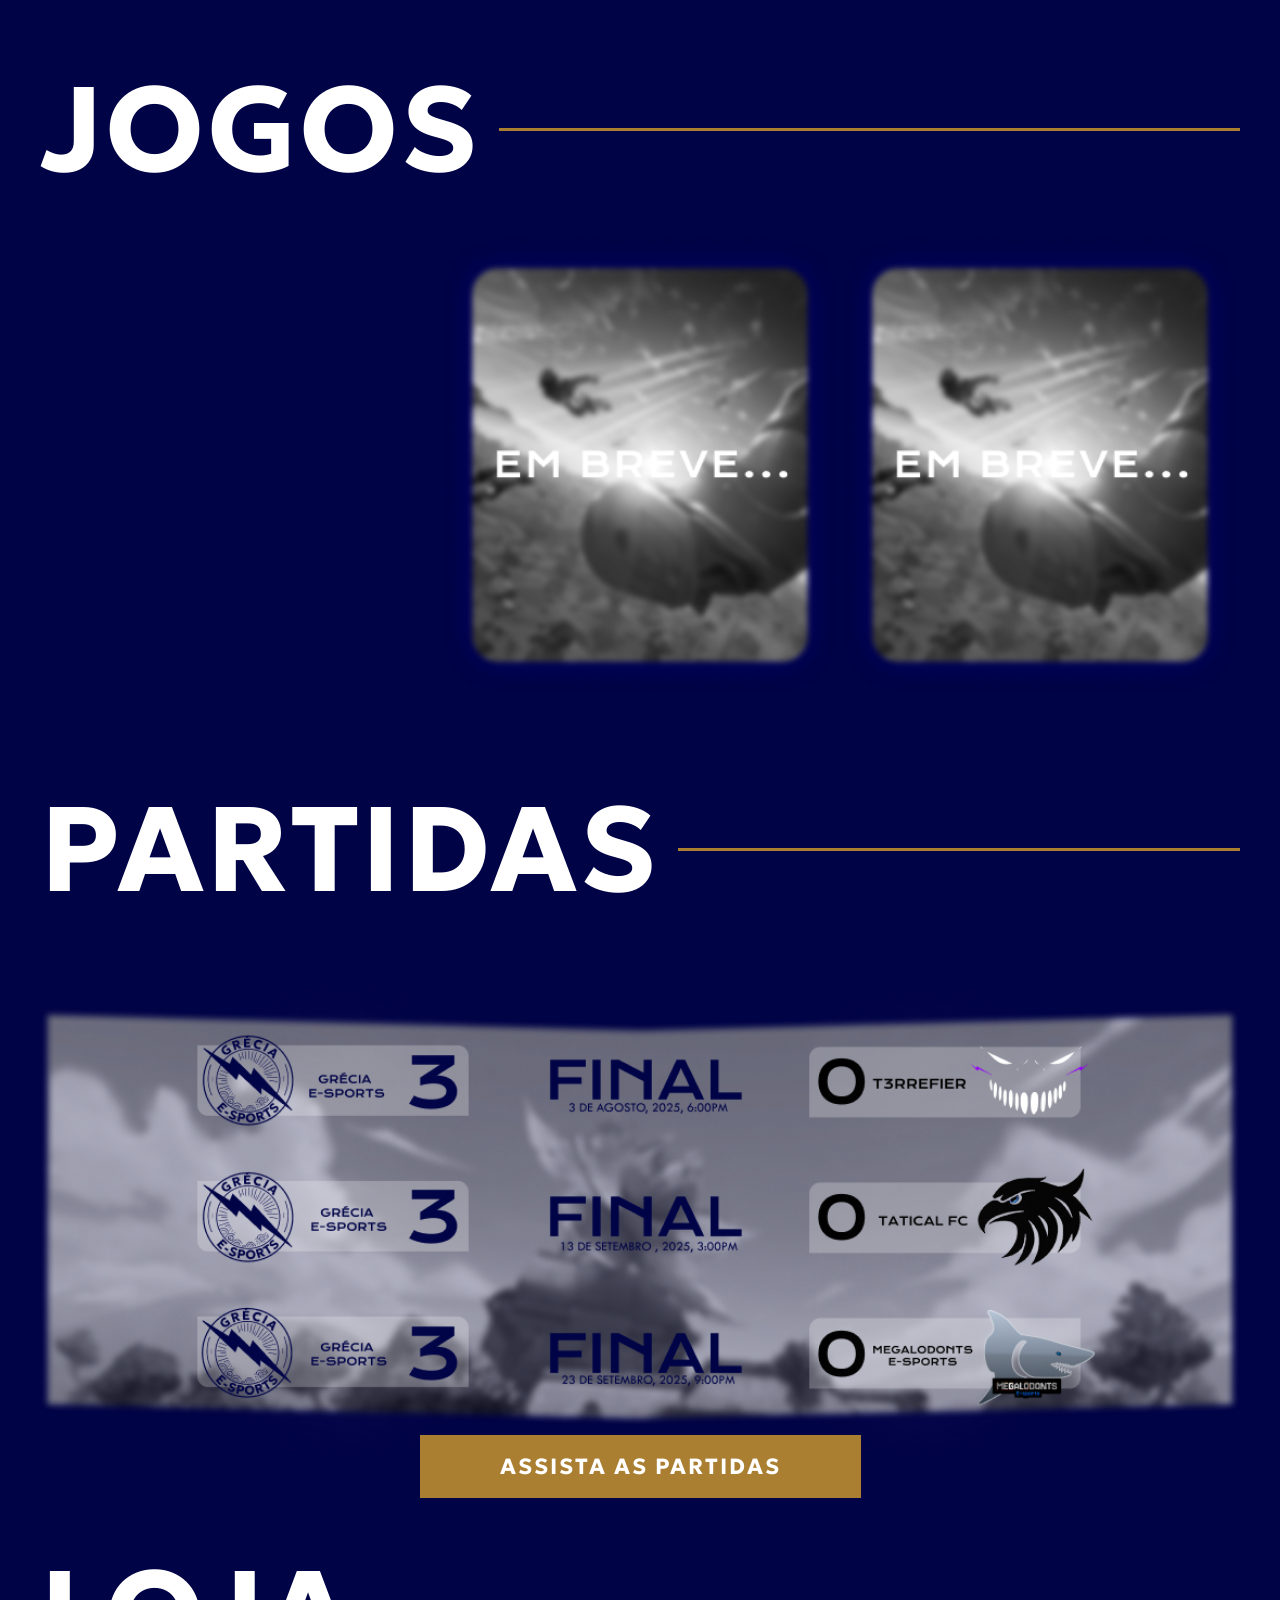
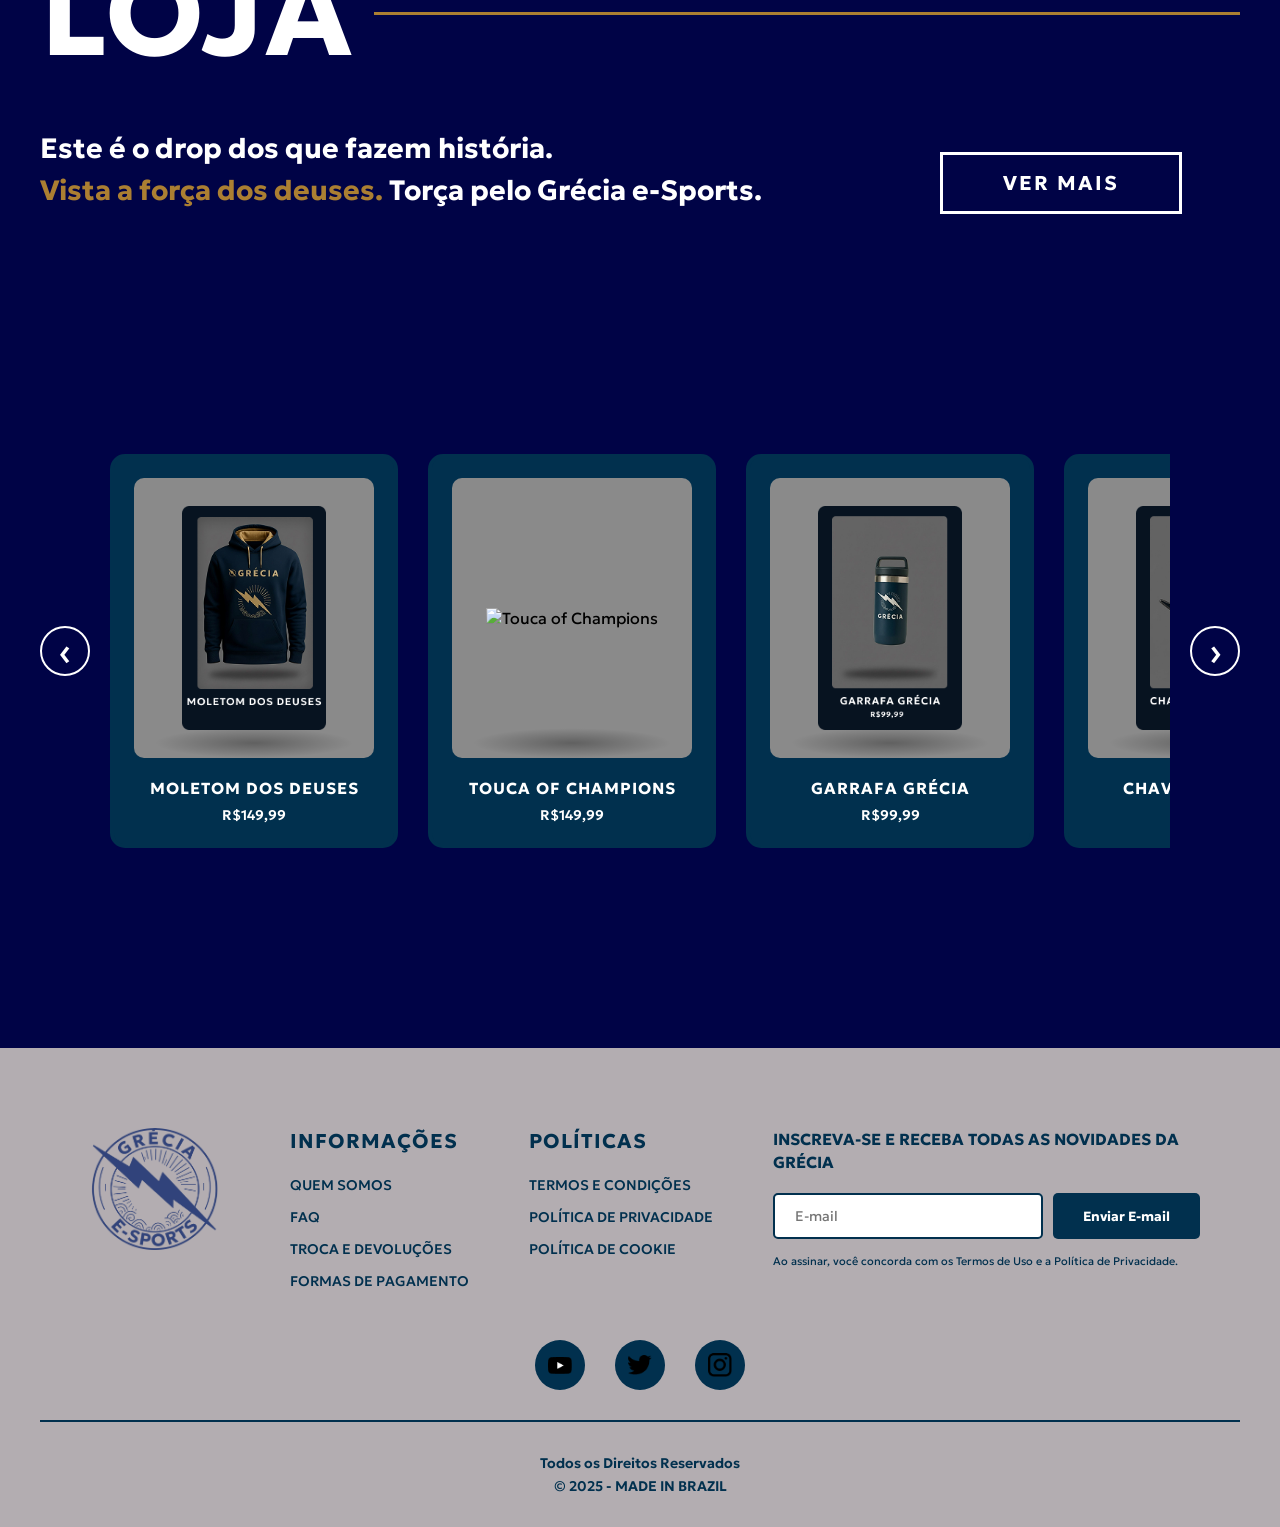
==== commit 469716cb: "pagina quase pronta" ====
--- a/index.html
+++ b/index.html
@@ -48,29 +48,30 @@
   </div>
 
   <section class="sobre">
-
-
-
     <img src="imagens/sobre.png" alt="Título Sobre" class="titulo-img">
 
     <div>
-      <img id="ctr" src="imagens/construçao.png" alt="" srcset="">
-    <img id="pilastra1" src="imagens/pilastra.png" alt="">
-     <img id="pilastra2" src="imagens/pilastra.png" alt="">
+      <img id="pilastra1" src="imagens/pilastra.png" alt="">
+      <img id="ctr" src="imagens/construção.png" alt="">
+      <img id="pilastra2" src="imagens/pilastra.png" alt="">
     </div>
 
     <div class="texto">
       <p class="subtitulo"><strong>GRÉCIA E-SPORTS</strong> – A FORÇA QUE TRANSFORMA O JOGO</p>
       <p>
-        Fundada em 2025, Grécia e-sports é muito mais do que uma equipe de e-sports – é uma revolução no cenário competitivo.
-        Com uma visão focada na excelência, a Grécia Esports reúne jogadores excepcionais, unindo talento e estratégia para criar um legado no mundo dos jogos.
+        Fundada em 2025, Grécia e-sports é muito mais do que uma equipe de e-sports – é uma revolução no cenário
+        competitivo.
+        Com uma visão focada na excelência, a Grécia Esports reúne jogadores excepcionais, unindo talento e estratégia
+        para criar um legado no mundo dos jogos.
       </p>
       <p>
-        Somos movidos por um lema que reflete nossa mentalidade: <strong>“Unidos na vitória, invencíveis no desafio.”</strong>
+        Somos movidos por um lema que reflete nossa mentalidade: <strong>"Unidos na vitória, invencíveis no
+          desafio."</strong>
       </p>
       <p>
         Com base em nossa essência de união e resiliência, conquistamos rápido destaque nas principais competições.
-        Nosso objetivo vai além de ganhar: queremos mudar a forma como o mundo vê os e-sports, trazendo inovação, paixão e, acima de tudo, compromisso com a vitória.
+        Nosso objetivo vai além de ganhar: queremos mudar a forma como o mundo vê os e-sports, trazendo inovação, paixão
+        e, acima de tudo, compromisso com a vitória.
       </p>
     </div>
   </section>
@@ -110,7 +111,7 @@
       <div class="produtos-container">
         <div class="produto-card">
           <div class="produto-imagem">
-            <img src="imagens/moletom2.png" alt="Moletom dos Deuses">
+            <img src="imagens/moletom.png" alt="Moletom dos Deuses">
           </div>
           <h3>MOLETOM DOS DEUSES</h3>
           <p class="preco">R$149,99</p>
@@ -118,7 +119,7 @@
         
         <div class="produto-card">
           <div class="produto-imagem">
-            <img src="imagens/toucachamps.png" alt="Touca of Champions">
+            <img src="imagens/touca.png" alt="Touca of Champions">
           </div>
           <h3>TOUCA OF CHAMPIONS</h3>
           <p class="preco">R$149,99</p>
@@ -126,7 +127,7 @@
         
         <div class="produto-card">
           <div class="produto-imagem">
-            <img src="imagens/stanley.png" alt="Garrafa Grécia">
+            <img src="imagens/garrafa.png" alt="Garrafa Grécia">
           </div>
           <h3>GARRAFA GRÉCIA</h3>
           <p class="preco">R$99,99</p>
@@ -134,7 +135,7 @@
         
         <div class="produto-card">
           <div class="produto-imagem">
-            <img src="imagens/chaveiro2.png" alt="Chaveiro Oficial">
+            <img src="imagens/chaveiro.png" alt="Chaveiro Oficial">
           </div>
           <h3>CHAVEIRO OFICIAL</h3>
           <p class="preco">R$19,99</p>
--- a/style.css
+++ b/style.css
@@ -139,75 +139,91 @@
     width: 42px;
 }
 
+/* SEÇÃO SOBRE - USANDO FLEXBOX */
 .sobre {
-  position: relative;
-  height: 900px;
-  display: flex;
-  align-items: center;
-  justify-content: flex-end;
-  background-color: #B3ADB1;
-  background-repeat: no-repeat;
-  background-position: center;
-  background-size: 80%;
-  overflow: hidden;
-}
-
-/* Caixa branca que representa o "segundo quadrante" - aplica-se ao texto dentro da seção /
-
-
-/ IMAGEM SOBRE (à esquerda, acima do centro) /
-.titulo-img {
-  position: absolute;
-  left: 200px;
-  top: 44%;
-  transform: translateY(-50%);
-  width: 500px;
-}
-
-/ TEXTO AO LADO DIREITO */
+    display: grid;
+    grid-template-columns: 400px 1fr;
+    gap: 100px;
+    align-items: center;
+    padding: 80px 100px;
+    background-color: #B3ADB1;
+    position: relative;
+    min-height: 600px;
+    overflow: hidden;
+}
+
+/* Título SOBRE */
+.sobre > img.titulo-img {
+    grid-column: 1;
+    width: 350px;
+    z-index: 2;
+    margin-top: 0;
+}
+
+/* Pilastras em background */
+.sobre > div:first-of-type {
+    display: flex;
+    justify-content: center;
+    align-items: flex-end;
+    gap: 0;
+    position: absolute;
+    left: 50px;
+    bottom: 0;
+    z-index: 1;
+}
+
+#pilastra1 {
+    position: relative;
+    display: flex;
+    top: -70px;
+    height: 500px;
+    width: auto;
+    
+}
+
+#ctr {
+   display: flex;
+   
+}
+
+#pilastra2 {
+    top: -70px;
+    position: relative;
+    display: flex;
+    height: 500px;
+    width: auto;
+    left: 1600px;
+    
+}
+
+/* Texto da direita */
 .texto {
-  color: #000346;
-  width: 570px;
-  margin-right: 300px;
-  font-weight: 700;
-  line-height: 1.4;
-  font-size: 20px;
-  z-index: 2;
-}
-
-.subtitulo {
-  color: #000346;
-  font-weight: 800;
-  letter-spacing: 1px;
-  font-size: 16px;
-  margin-bottom: 10px;
+    grid-column: 2;
+    color: #01304E;
+    text-align: left;
+    line-height: 1.7;
+    font-size: 17px;
+    z-index: 2;
+    max-width: 550px;
+}
+
+.texto .subtitulo {
+    font-size: 19px;
+    margin-bottom: 25px;
+    color: #AB7F32;
+    font-weight: 700;
+    line-height: 1.4;
+}
+
+.texto p {
+    margin-bottom: 22px;
 }
 
 .texto strong {
-  color: #AB7F32;
-  font-weight: 800;
-}
-
-#ctr{
-     position: absolute;
-      top: 50%;
-      left: 50%;
-      transform: translate(-50%, -50%);
-       width: 900px;
-    height: 800px;
-}
-#pilastra1{
-     position: absolute;
-      top: 10%;
-       width: 150px;
-       left: 60px
-}
-#pilastra2{
-     position: absolute;
-      top: 10%;
-       width: 150px;
-       right: 100px;
-}
+    color: #AB7F32;
+    font-weight: 700;
+}
+
 /* Seção JOGOS */
 .title {
     width: 100%;
@@ -376,7 +392,7 @@
 .produto-imagem {
     width: 240px;
     height: 280px;
-    background: #979797;
+    background: #8A8A8A;
     border-radius: 10px;
     display: flex;
     align-items: center;
@@ -680,8 +696,8 @@
     }
 
     #ctr {
-        height: 120px;
-   }
+        height: 120px;
+    }
 
     .texto {
         text-align: center;
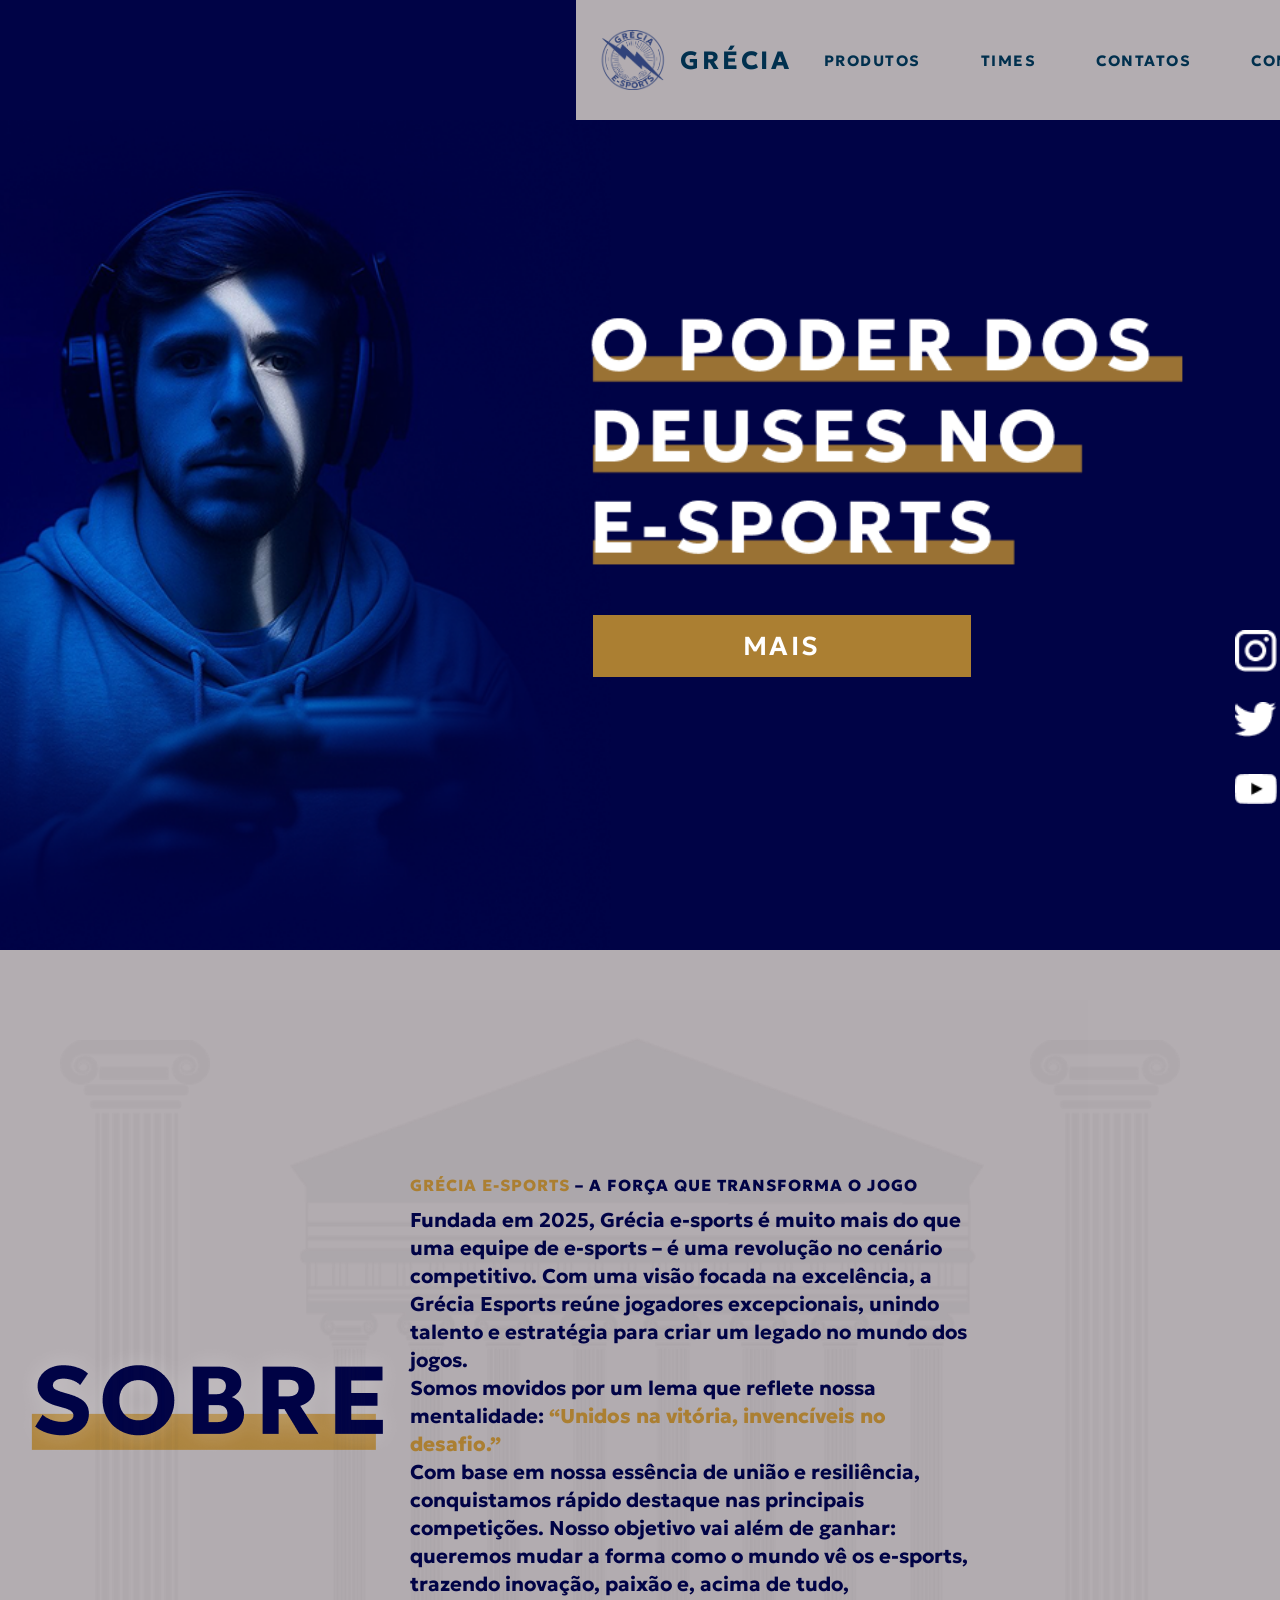
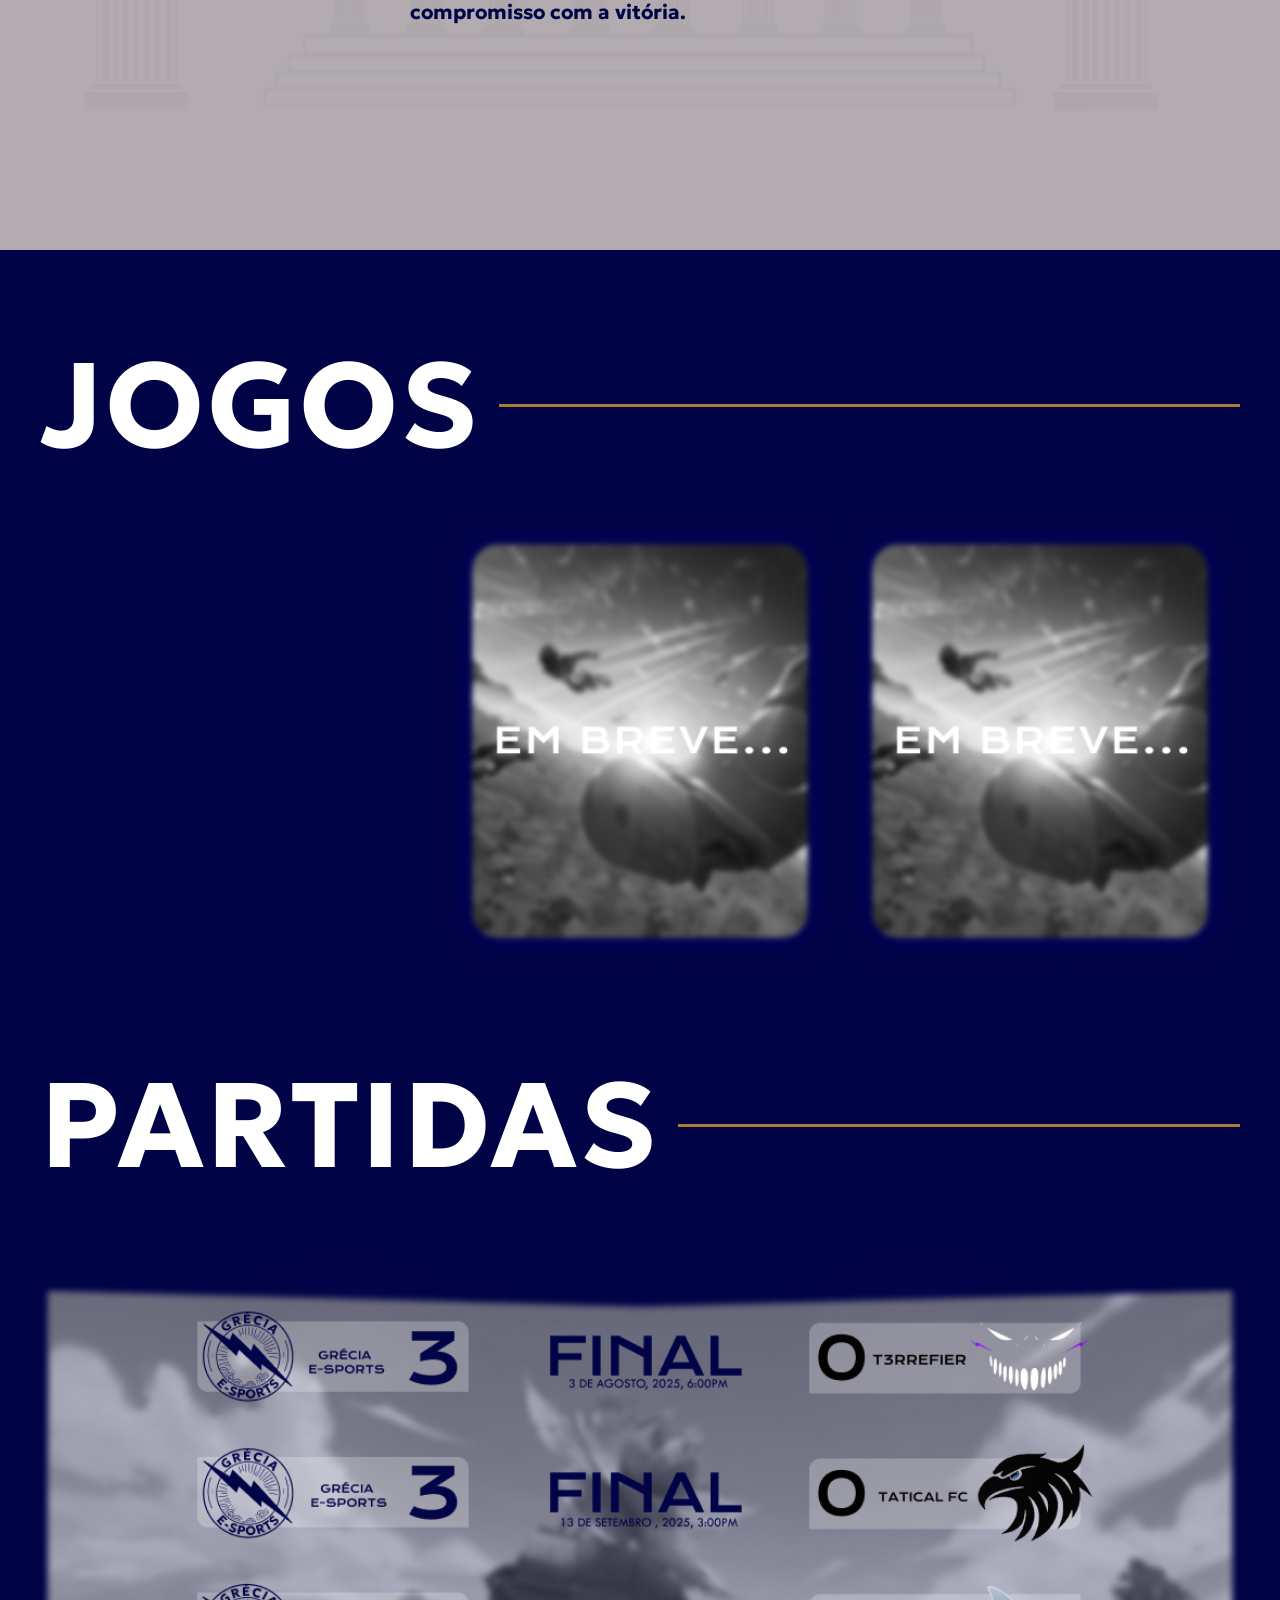
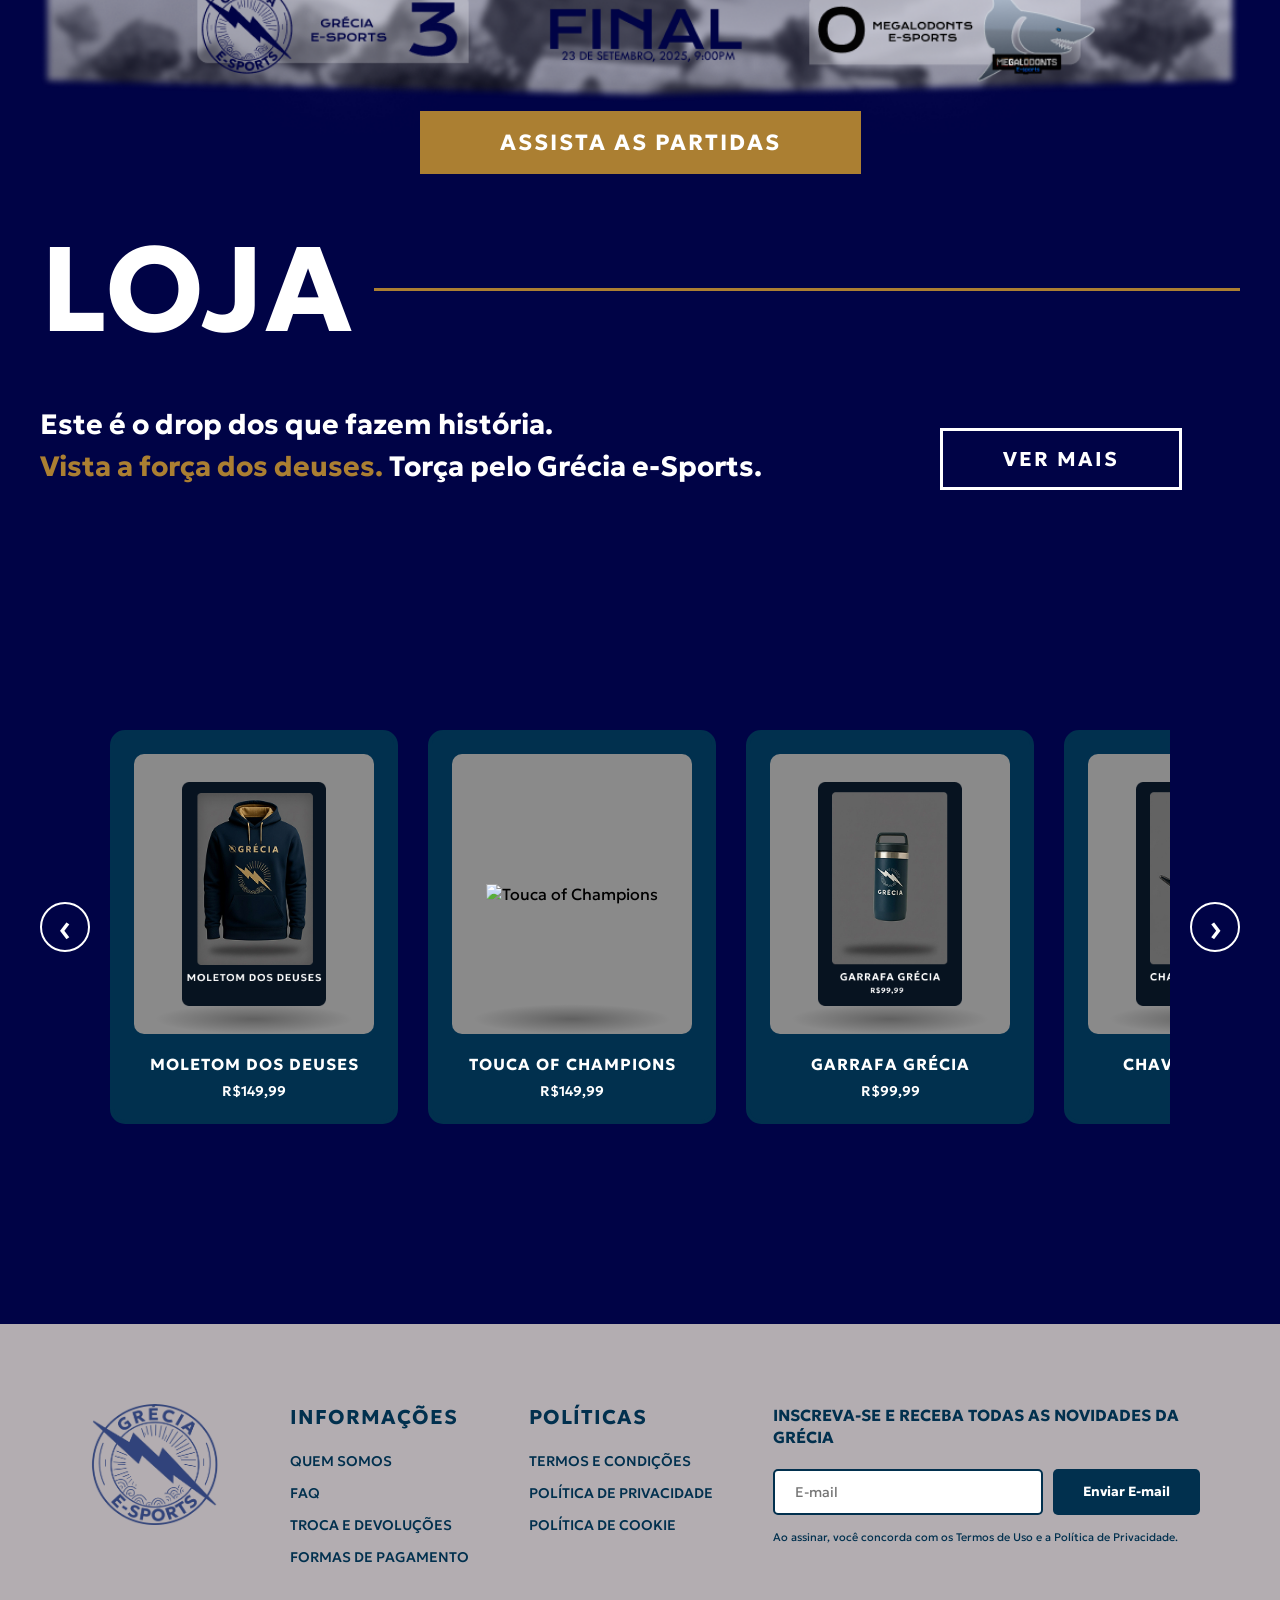
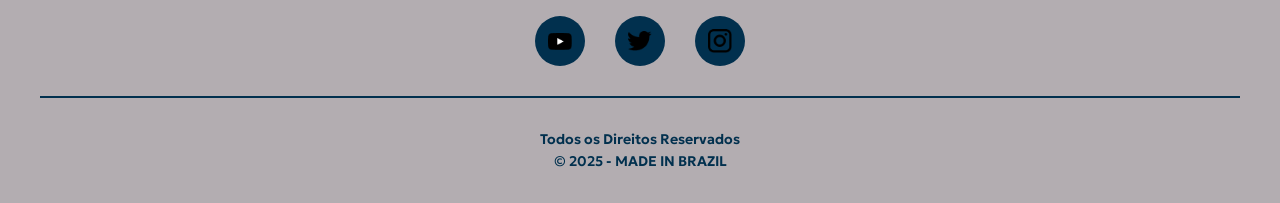
==== commit 45eacb44: "fix: sobre" ====
--- a/index.html
+++ b/index.html
@@ -48,30 +48,29 @@
   </div>
 
   <section class="sobre">
+
+
+
     <img src="imagens/sobre.png" alt="Título Sobre" class="titulo-img">
 
     <div>
-      <img id="pilastra1" src="imagens/pilastra.png" alt="">
-      <img id="ctr" src="imagens/construção.png" alt="">
-      <img id="pilastra2" src="imagens/pilastra.png" alt="">
+      <img id="ctr" src="imagens/construçao.png" alt="" srcset="">
+    <img id="pilastra1" src="imagens/pilastra.png" alt="">
+     <img id="pilastra2" src="imagens/pilastra.png" alt="">
     </div>
 
     <div class="texto">
       <p class="subtitulo"><strong>GRÉCIA E-SPORTS</strong> – A FORÇA QUE TRANSFORMA O JOGO</p>
       <p>
-        Fundada em 2025, Grécia e-sports é muito mais do que uma equipe de e-sports – é uma revolução no cenário
-        competitivo.
-        Com uma visão focada na excelência, a Grécia Esports reúne jogadores excepcionais, unindo talento e estratégia
-        para criar um legado no mundo dos jogos.
+        Fundada em 2025, Grécia e-sports é muito mais do que uma equipe de e-sports – é uma revolução no cenário competitivo.
+        Com uma visão focada na excelência, a Grécia Esports reúne jogadores excepcionais, unindo talento e estratégia para criar um legado no mundo dos jogos.
       </p>
       <p>
-        Somos movidos por um lema que reflete nossa mentalidade: <strong>"Unidos na vitória, invencíveis no
-          desafio."</strong>
+        Somos movidos por um lema que reflete nossa mentalidade: <strong>“Unidos na vitória, invencíveis no desafio.”</strong>
       </p>
       <p>
         Com base em nossa essência de união e resiliência, conquistamos rápido destaque nas principais competições.
-        Nosso objetivo vai além de ganhar: queremos mudar a forma como o mundo vê os e-sports, trazendo inovação, paixão
-        e, acima de tudo, compromisso com a vitória.
+        Nosso objetivo vai além de ganhar: queremos mudar a forma como o mundo vê os e-sports, trazendo inovação, paixão e, acima de tudo, compromisso com a vitória.
       </p>
     </div>
   </section>
--- a/style.css
+++ b/style.css
@@ -139,91 +139,75 @@
     width: 42px;
 }
 
-/* SEÇÃO SOBRE - USANDO FLEXBOX */
 .sobre {
-    display: grid;
-    grid-template-columns: 400px 1fr;
-    gap: 100px;
-    align-items: center;
-    padding: 80px 100px;
-    background-color: #B3ADB1;
-    position: relative;
-    min-height: 600px;
-    overflow: hidden;
-}
-
-/* Título SOBRE */
-.sobre > img.titulo-img {
-    grid-column: 1;
-    width: 350px;
-    z-index: 2;
-    margin-top: 0;
-}
-
-/* Pilastras em background */
-.sobre > div:first-of-type {
-    display: flex;
-    justify-content: center;
-    align-items: flex-end;
-    gap: 0;
-    position: absolute;
-    left: 50px;
-    bottom: 0;
-    z-index: 1;
-}
-
-#pilastra1 {
-    position: relative;
-    display: flex;
-    top: -70px;
-    height: 500px;
-    width: auto;
-    
-}
-
-#ctr {
-   display: flex;
-   
-}
-
-#pilastra2 {
-    top: -70px;
-    position: relative;
-    display: flex;
-    height: 500px;
-    width: auto;
-    left: 1600px;
-    
-}
-
-/* Texto da direita */
+  position: relative;
+  height: 900px;
+  display: flex;
+  align-items: center;
+  justify-content: flex-end;
+  background-color: #B3ADB1;
+  background-repeat: no-repeat;
+  background-position: center;
+  background-size: 80%;
+  overflow: hidden;
+}
+
+/* Caixa branca que representa o "segundo quadrante" - aplica-se ao texto dentro da seção /
+
+
+/ IMAGEM SOBRE (à esquerda, acima do centro) /
+.titulo-img {
+  position: absolute;
+  left: 200px;
+  top: 44%;
+  transform: translateY(-50%);
+  width: 500px;
+}
+
+/ TEXTO AO LADO DIREITO */
 .texto {
-    grid-column: 2;
-    color: #01304E;
-    text-align: left;
-    line-height: 1.7;
-    font-size: 17px;
-    z-index: 2;
-    max-width: 550px;
-}
-
-.texto .subtitulo {
-    font-size: 19px;
-    margin-bottom: 25px;
-    color: #AB7F32;
-    font-weight: 700;
-    line-height: 1.4;
-}
-
-.texto p {
-    margin-bottom: 22px;
+  color: #000346;
+  width: 570px;
+  margin-right: 300px;
+  font-weight: 700;
+  line-height: 1.4;
+  font-size: 20px;
+  z-index: 2;
+}
+
+.subtitulo {
+  color: #000346;
+  font-weight: 800;
+  letter-spacing: 1px;
+  font-size: 16px;
+  margin-bottom: 10px;
 }
 
 .texto strong {
-    color: #AB7F32;
-    font-weight: 700;
-}
-
+  color: #AB7F32;
+  font-weight: 800;
+}
+
+#ctr{
+     position: absolute;
+      top: 50%;
+      left: 50%;
+      transform: translate(-50%, -50%);
+       width: 900px;
+    height: 800px;
+}
+#pilastra1{
+     position: absolute;
+      top: 10%;
+       width: 150px;
+       left: 60px
+}
+#pilastra2{
+     position: absolute;
+      top: 10%;
+       width: 150px;
+       right: 100px;
+}
 /* Seção JOGOS */
 .title {
     width: 100%;
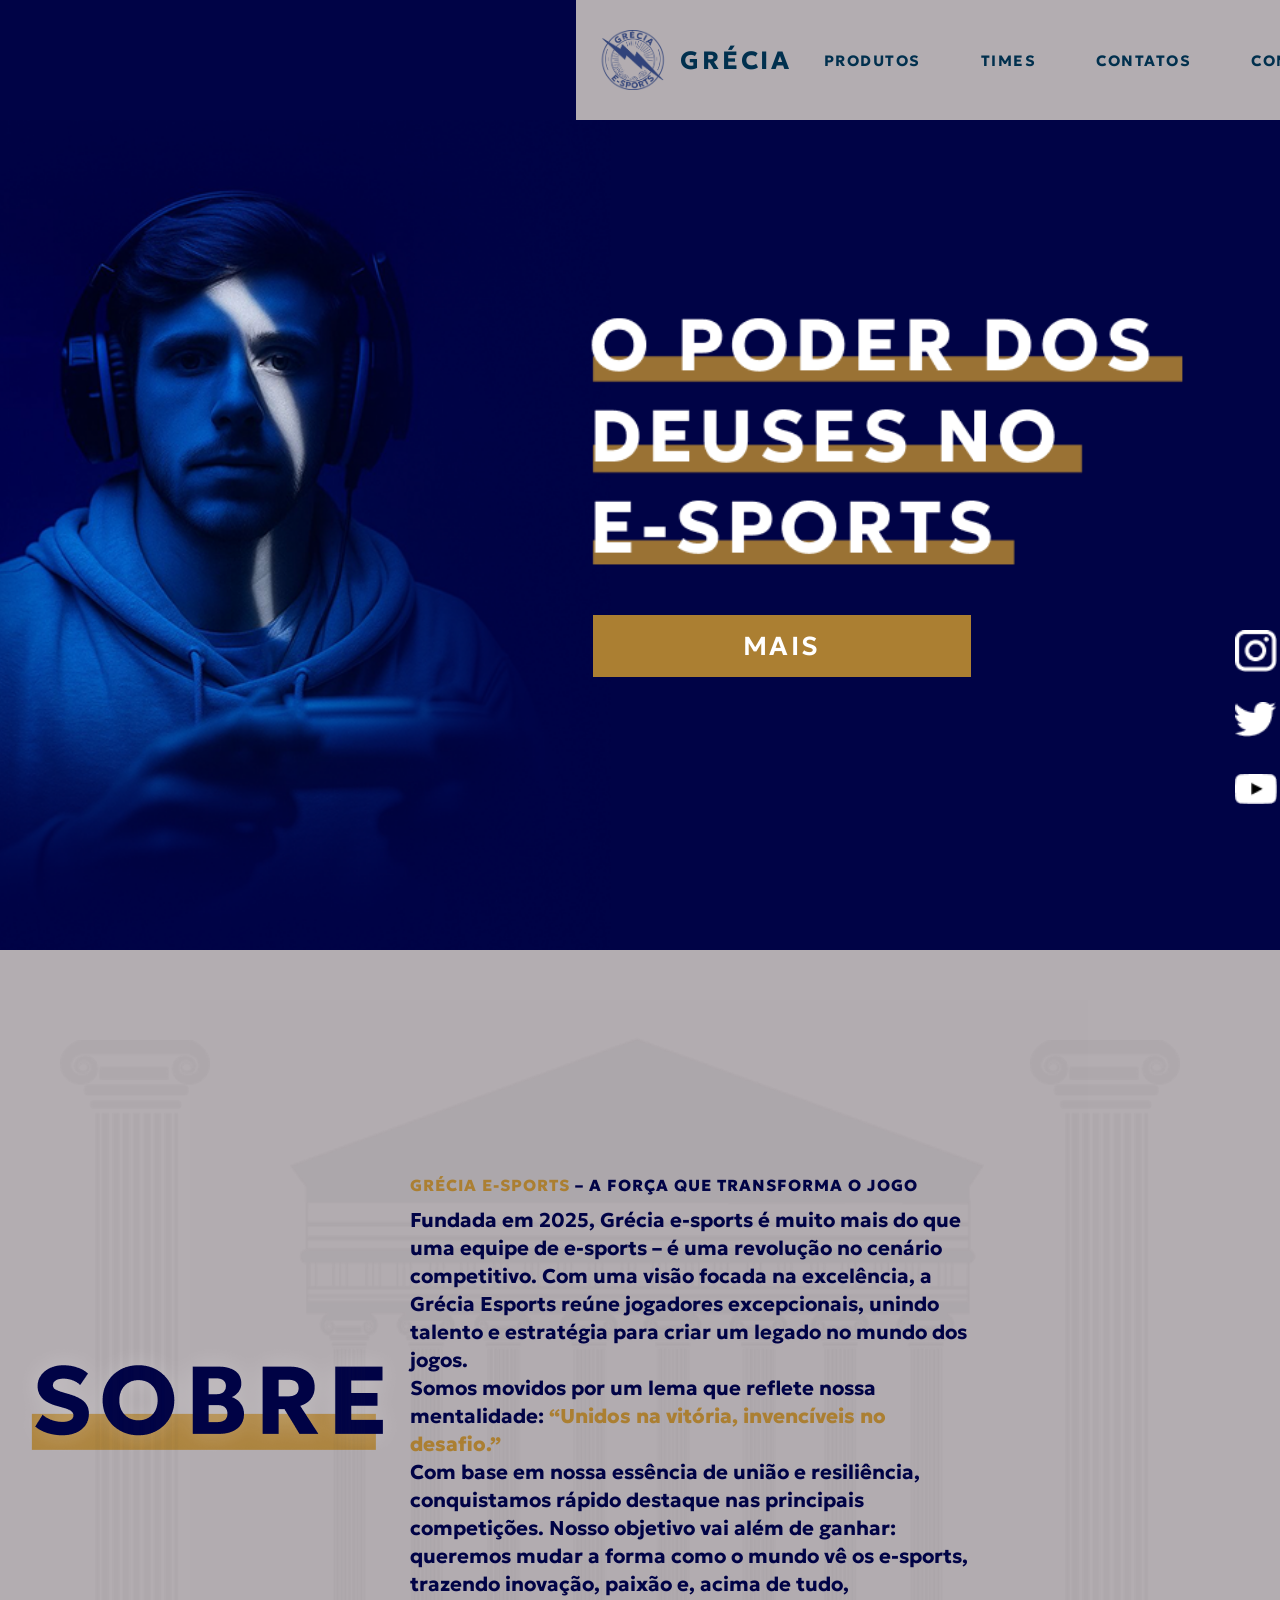
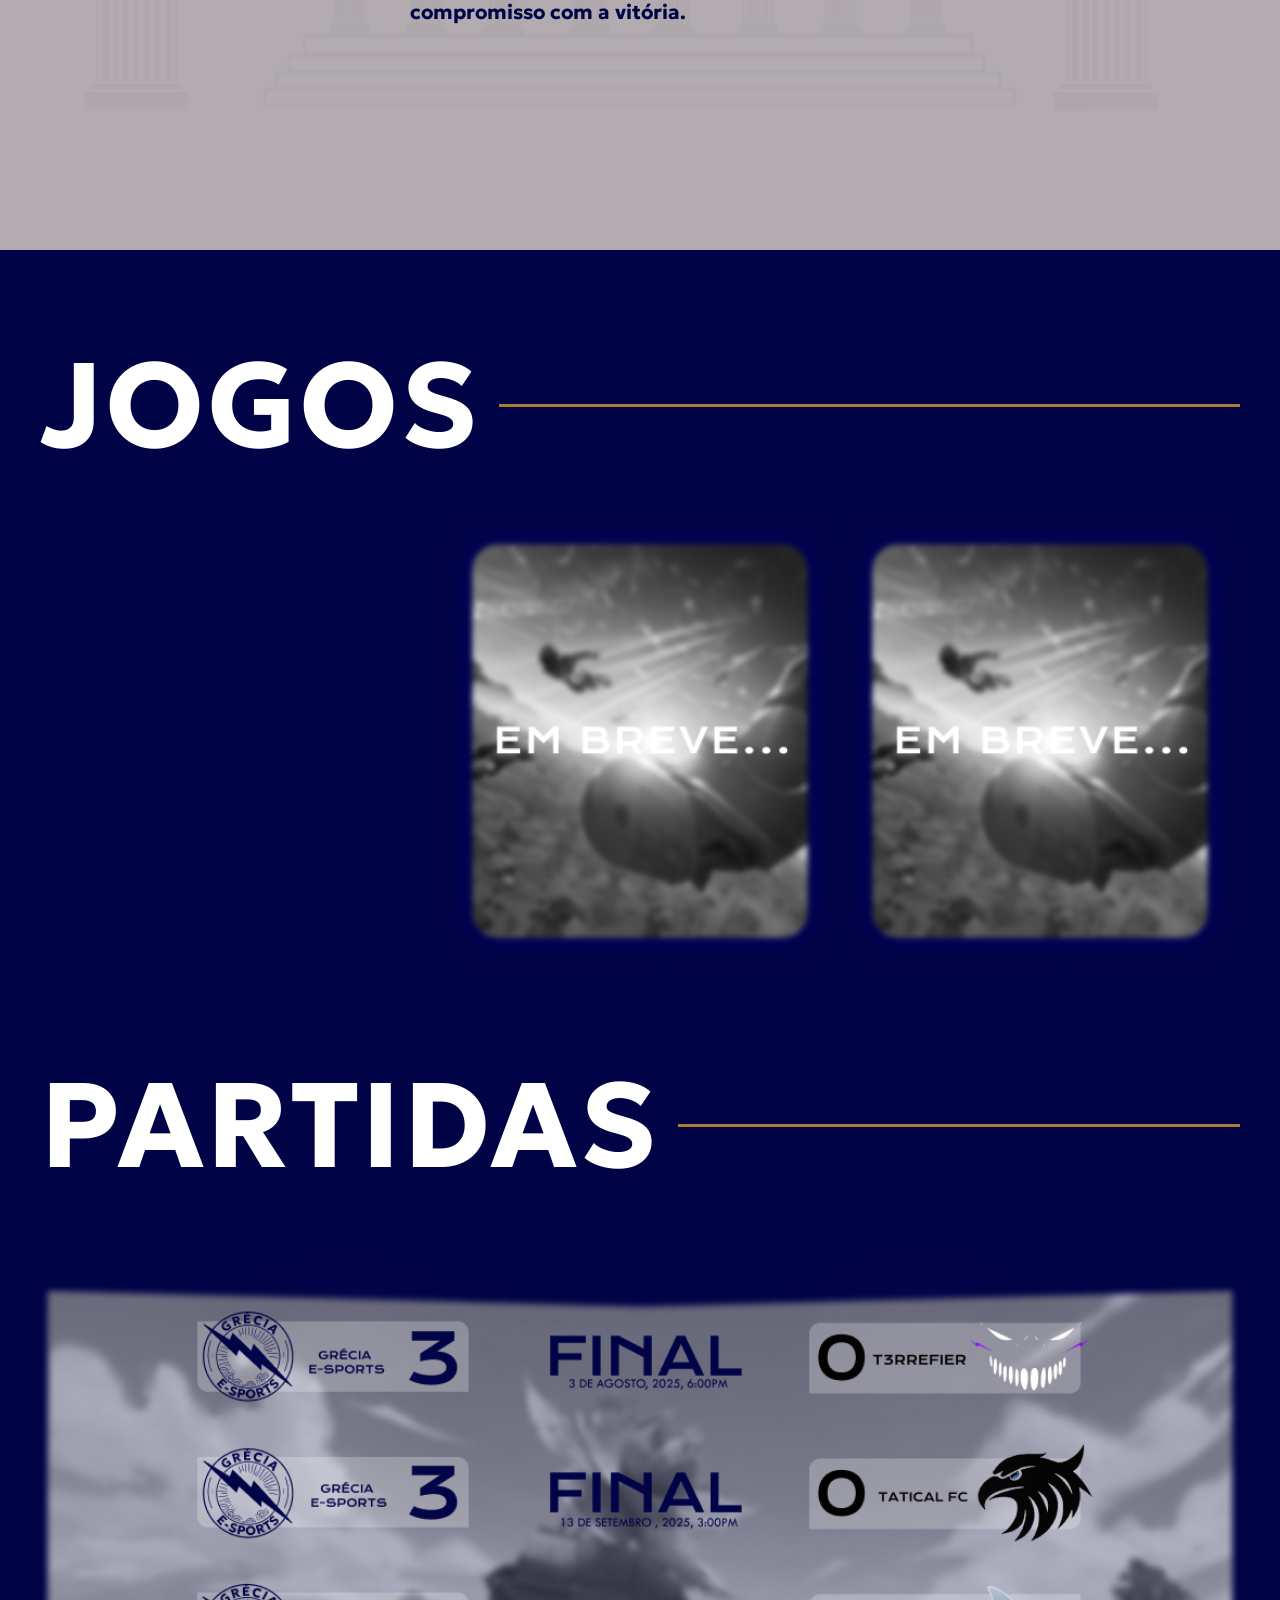
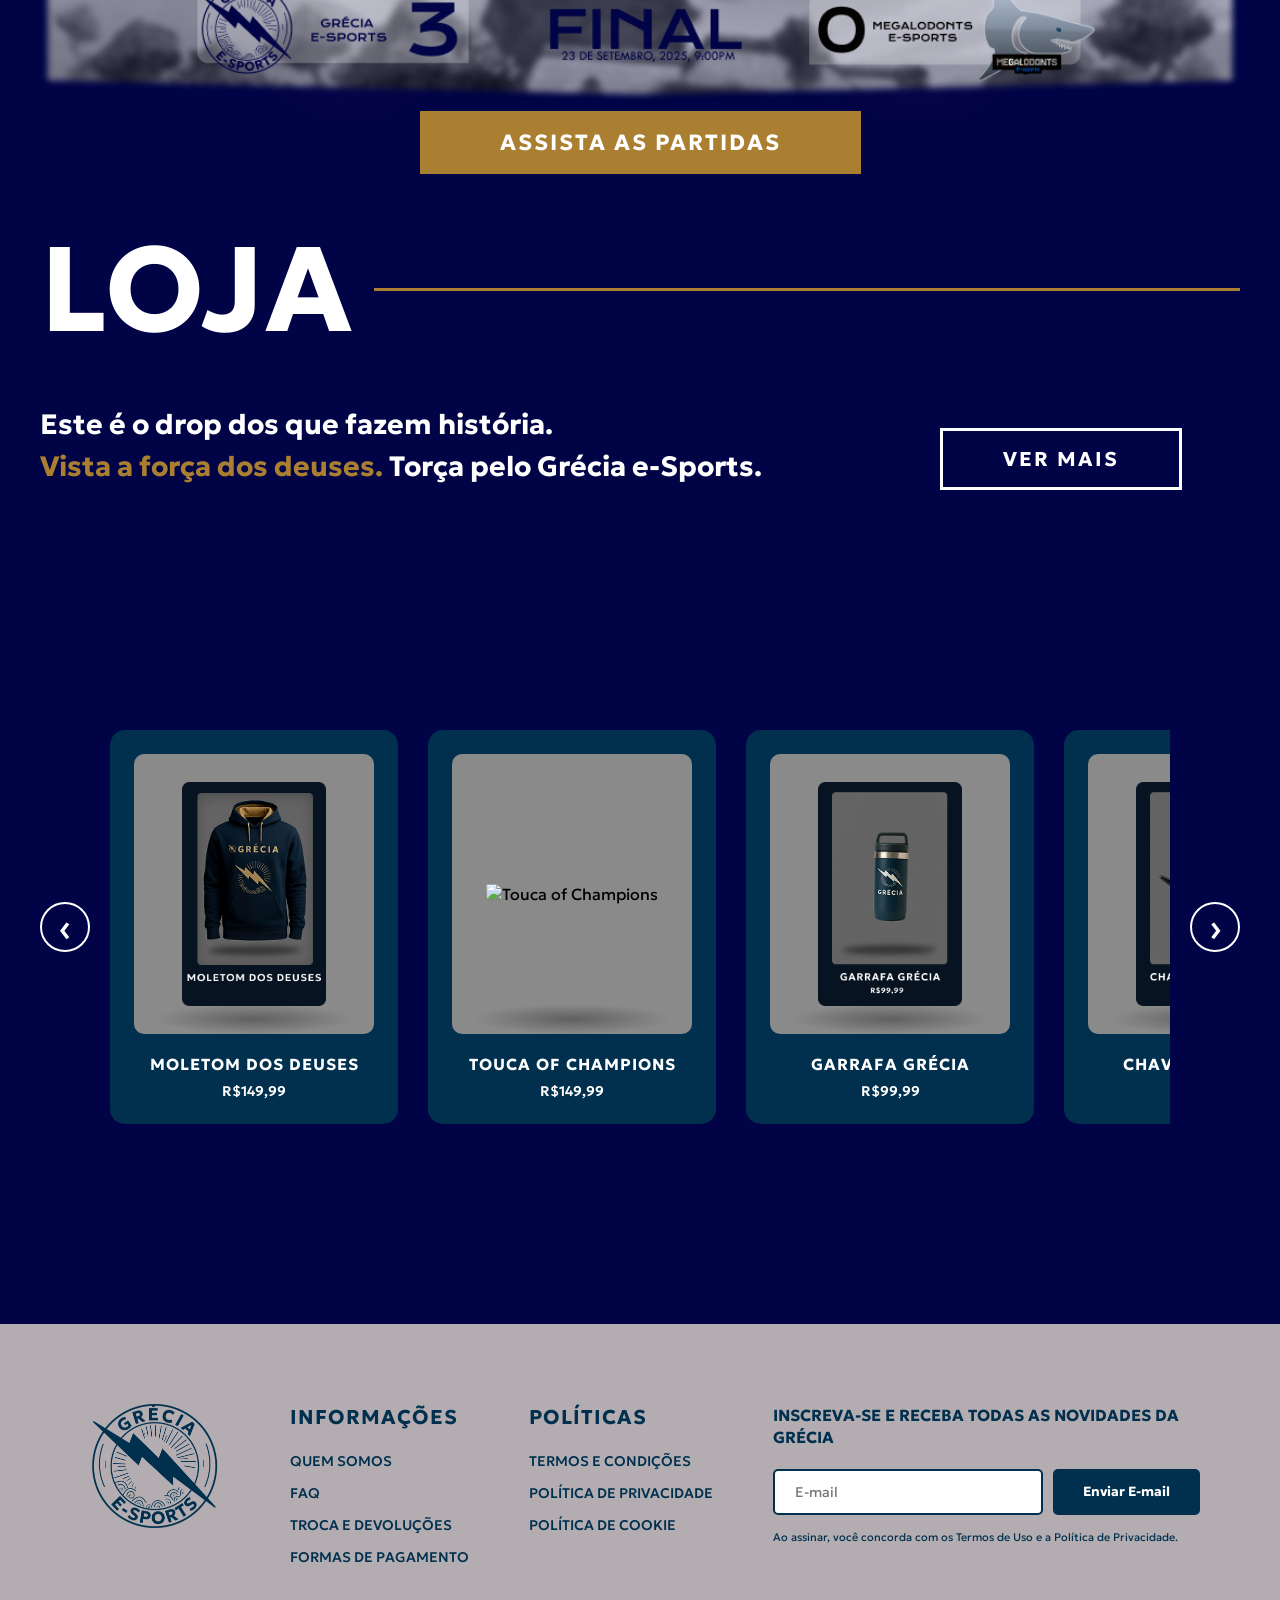
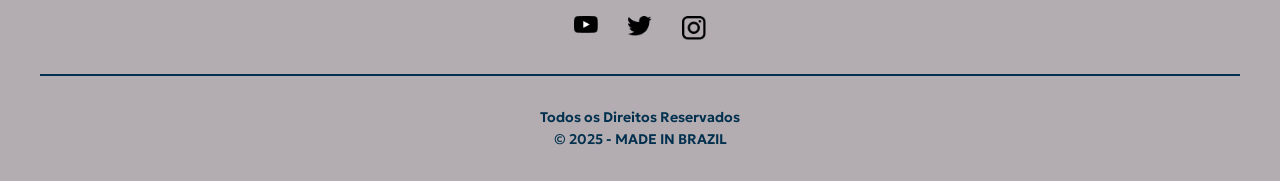
==== commit e3c9c398: "fix:footer" ====
--- a/index.html
+++ b/index.html
@@ -149,7 +149,7 @@
   <footer>
     <div class="footer-container">
       <div class="footer-logo">
-        <img src="imagens/Logo.png" alt="Grécia E-Sports Logo">
+        <img src="./imagens/logo grecia2.png" alt="Grécia E-Sports Logo">
       </div>
       
       <div class="footer-section">
@@ -188,9 +188,8 @@
       <a href="#" class="social-icon">
         <img src="imagens/Twitter.png" alt="Twitter">
       </a>
-      <a href="#" class="social-icon">
-        <img src="imagens/instagram.png" alt="Instagram">
-      </a>
+      <a href="https://www.instagram.com/greciae.sports?igsh=ZXd0bDZka2trbHd3" class="social-icon" ><img src="imagens/instagram.png" alt="Instagram"></a>
+        
     </div>
     
     <div class="footer-bottom">
--- a/style.css
+++ b/style.css
@@ -460,7 +460,7 @@
 
 .footer-logo img {
     width: 150px;
-    filter: invert(10%) sepia(90%) saturate(500%) hue-rotate(180deg);
+   
 }
 
 .footer-section h3 {
@@ -547,7 +547,7 @@
     margin: 50px 0 30px;
 }
 
-.social-icon {
+/* .social-icon {
     display: flex;
     align-items: center;
     justify-content: center;
@@ -556,7 +556,7 @@
     background: #01304E;
     border-radius: 50%;
     transition: all 0.3s ease;
-}
+} */
 
 .social-icon img {
     width: 24px;
@@ -564,7 +564,7 @@
 }
 
 .social-icon:hover {
-    background: #AB7F32;
+    /* background: #ffffff; */
     transform: scale(1.1);
 }
 
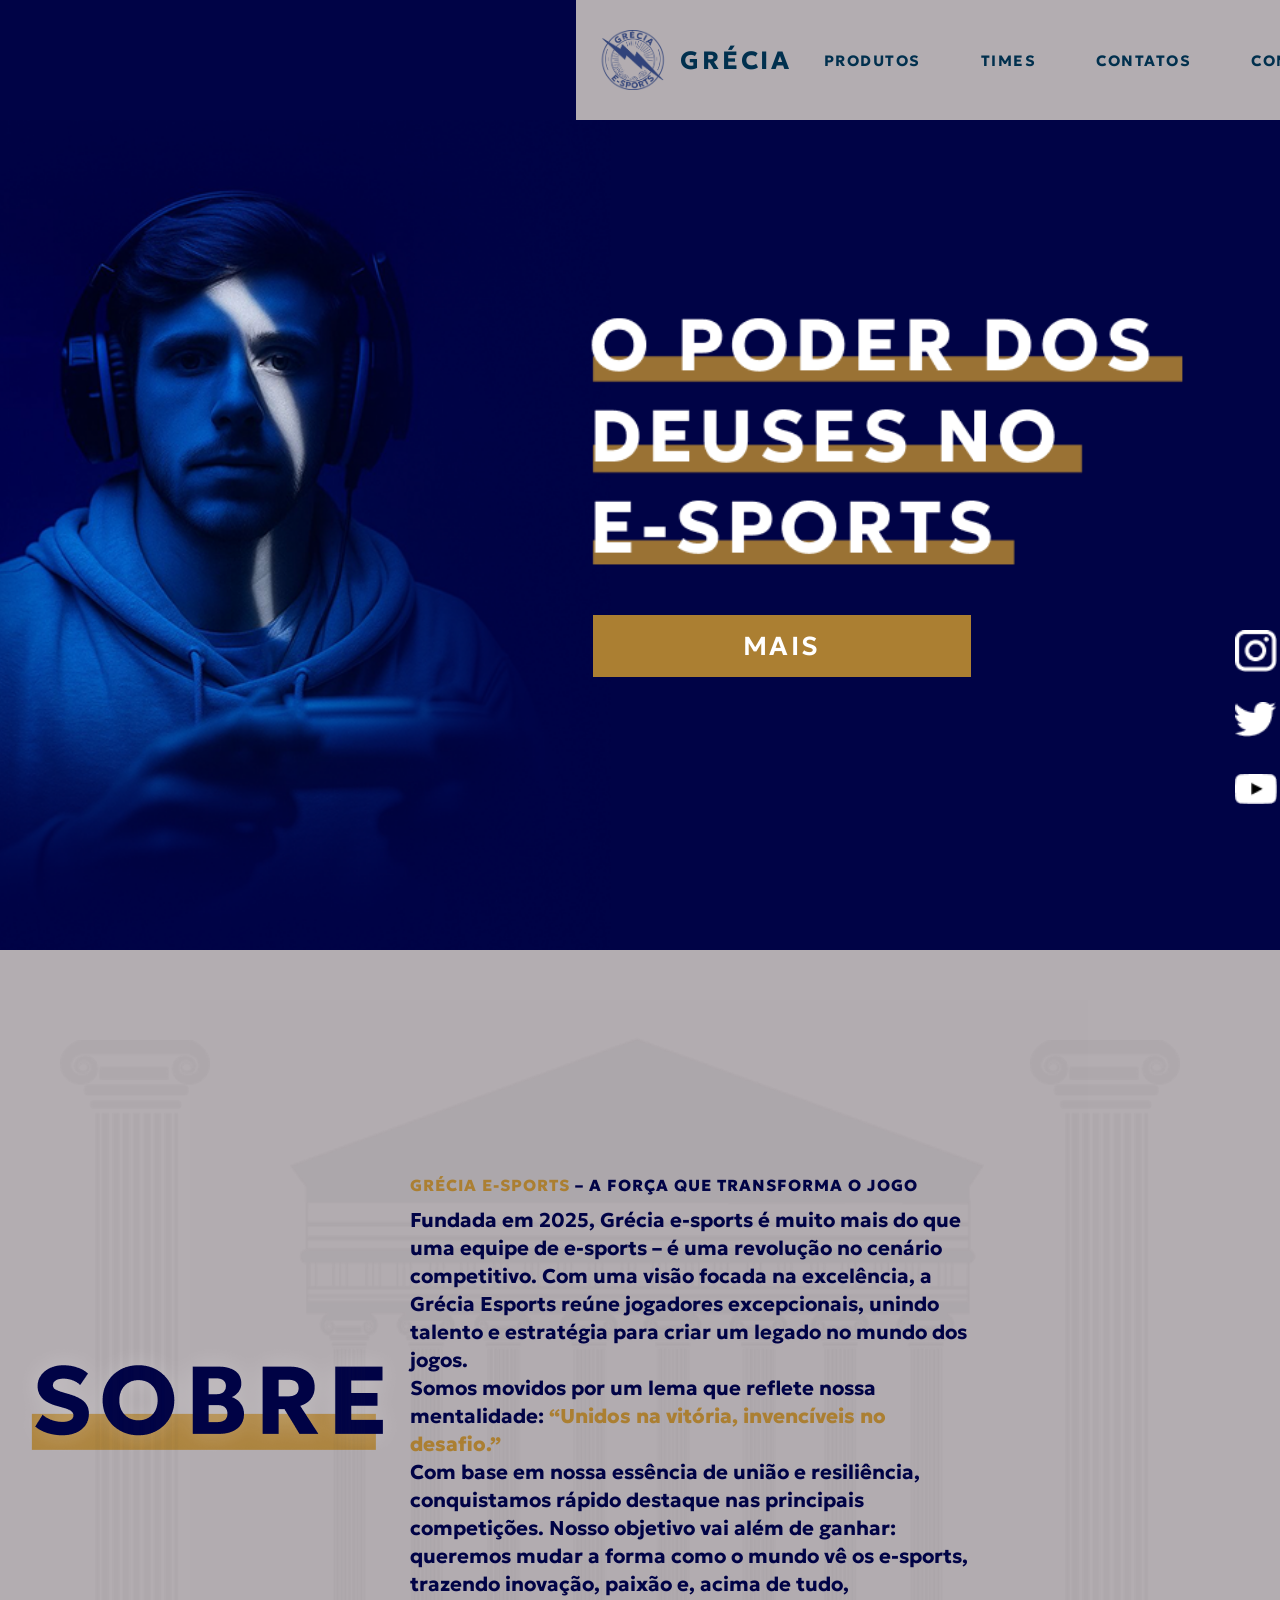
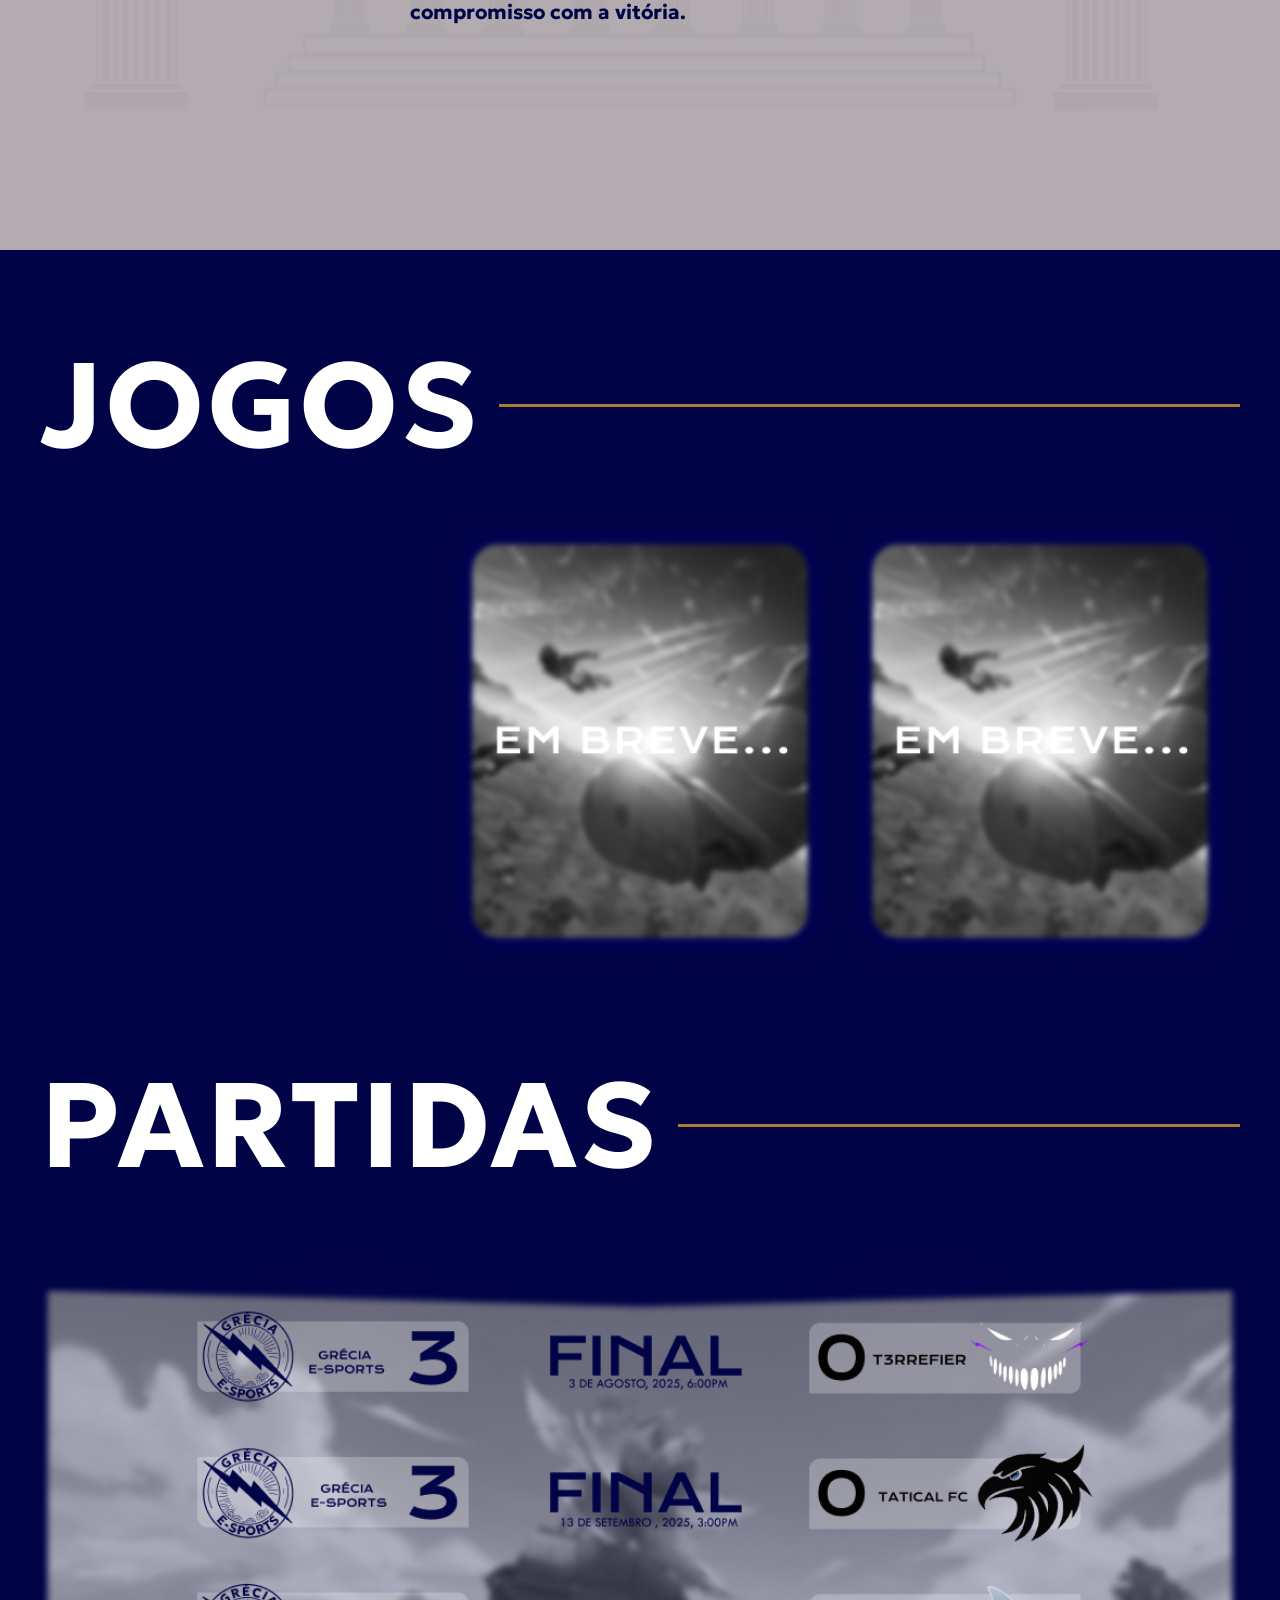
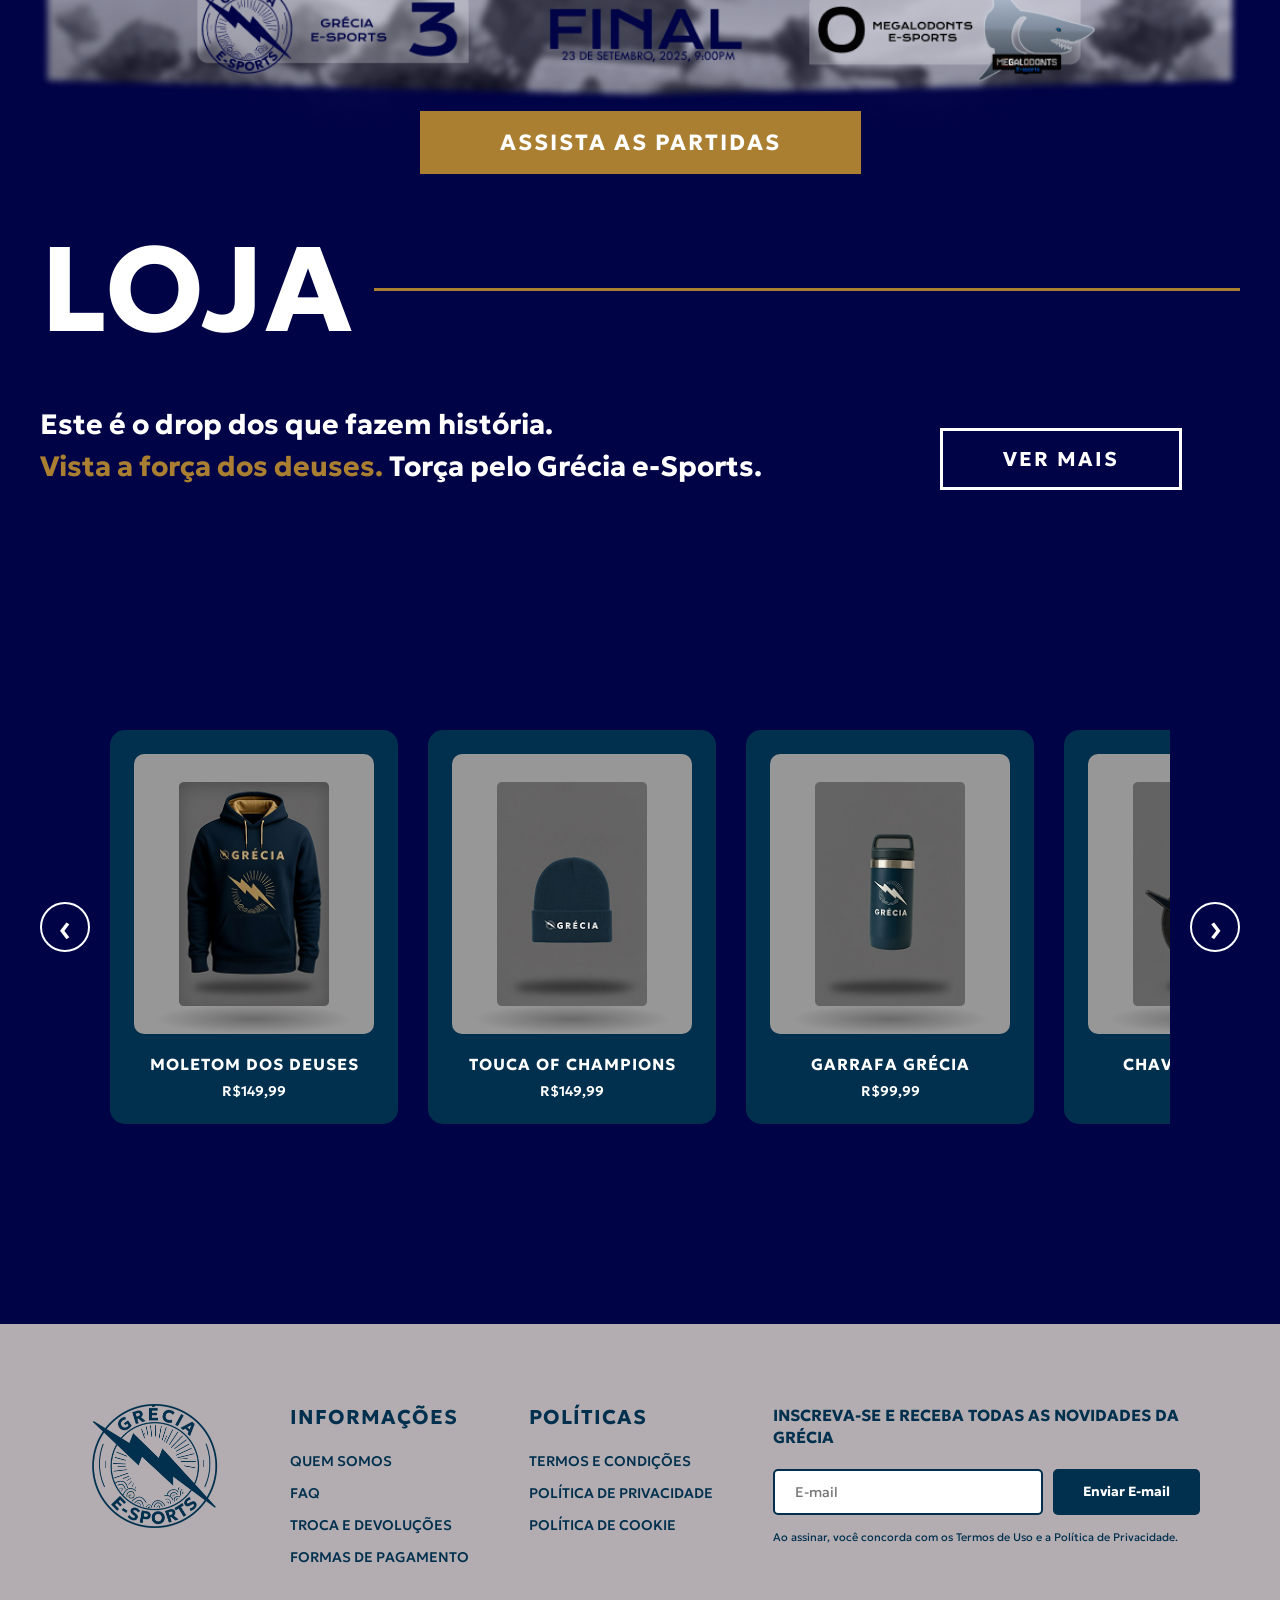
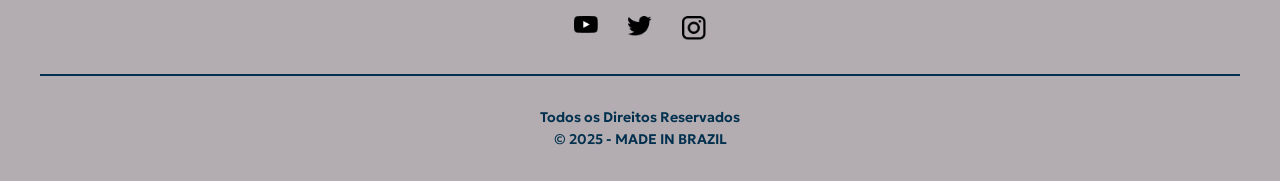
==== commit c96f2e9e: "Merge branch 'main' of https://github.com/1Vinicius-dev/Grecia-E-sports" ====
--- a/index.html
+++ b/index.html
@@ -110,7 +110,7 @@
       <div class="produtos-container">
         <div class="produto-card">
           <div class="produto-imagem">
-            <img src="imagens/moletom.png" alt="Moletom dos Deuses">
+            <img src="imagens/moletom2.png" alt="Moletom dos Deuses">
           </div>
           <h3>MOLETOM DOS DEUSES</h3>
           <p class="preco">R$149,99</p>
@@ -118,7 +118,7 @@
         
         <div class="produto-card">
           <div class="produto-imagem">
-            <img src="imagens/touca.png" alt="Touca of Champions">
+            <img src="imagens/toucachamps.png" alt="Touca of Champions">
           </div>
           <h3>TOUCA OF CHAMPIONS</h3>
           <p class="preco">R$149,99</p>
@@ -126,7 +126,7 @@
         
         <div class="produto-card">
           <div class="produto-imagem">
-            <img src="imagens/garrafa.png" alt="Garrafa Grécia">
+            <img src="imagens/stanley.png" alt="Garrafa Grécia">
           </div>
           <h3>GARRAFA GRÉCIA</h3>
           <p class="preco">R$99,99</p>
@@ -134,7 +134,7 @@
         
         <div class="produto-card">
           <div class="produto-imagem">
-            <img src="imagens/chaveiro.png" alt="Chaveiro Oficial">
+            <img src="imagens/chaveiro2.png" alt="Chaveiro Oficial">
           </div>
           <h3>CHAVEIRO OFICIAL</h3>
           <p class="preco">R$19,99</p>
--- a/style.css
+++ b/style.css
@@ -376,7 +376,7 @@
 .produto-imagem {
     width: 240px;
     height: 280px;
-    background: #8A8A8A;
+    background: #979797;
     border-radius: 10px;
     display: flex;
     align-items: center;
@@ -680,8 +680,8 @@
     }
 
     #ctr {
-        height: 120px;
-    }
+        height: 120px;
+   }
 
     .texto {
         text-align: center;
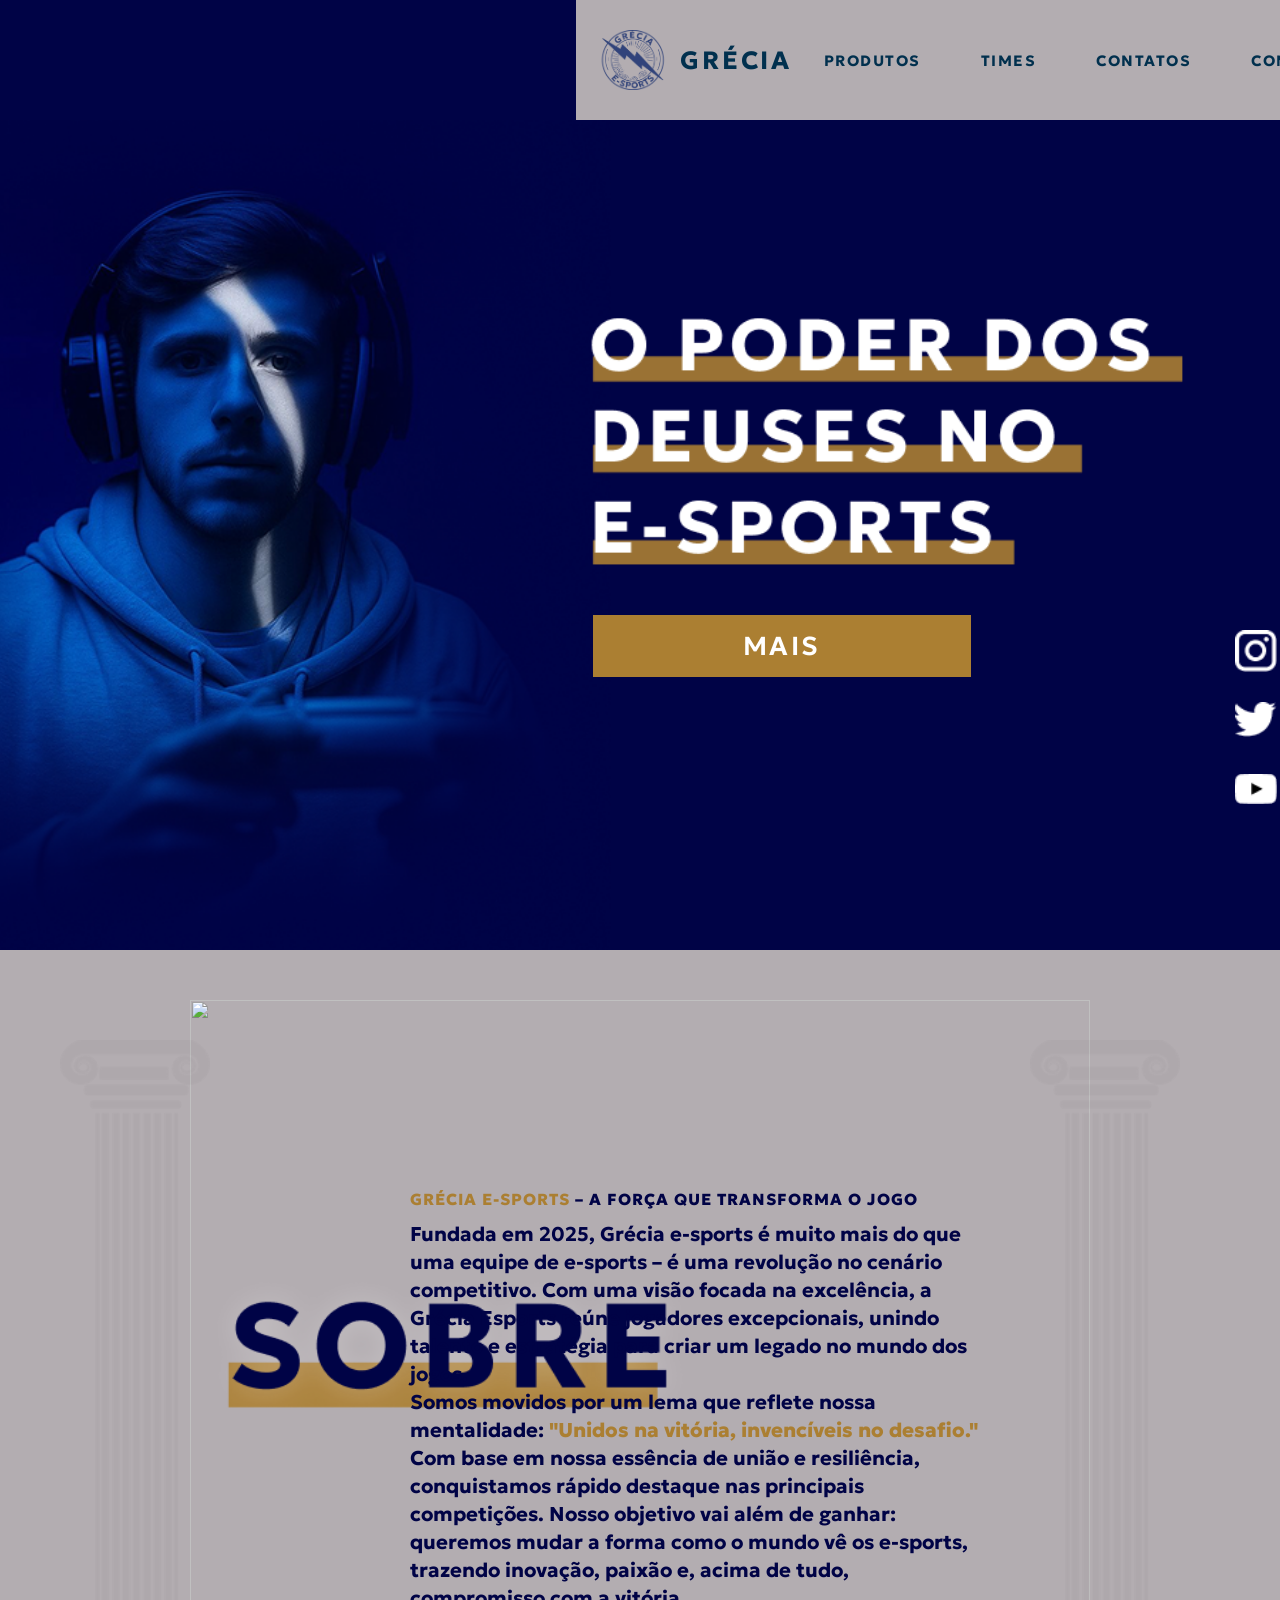
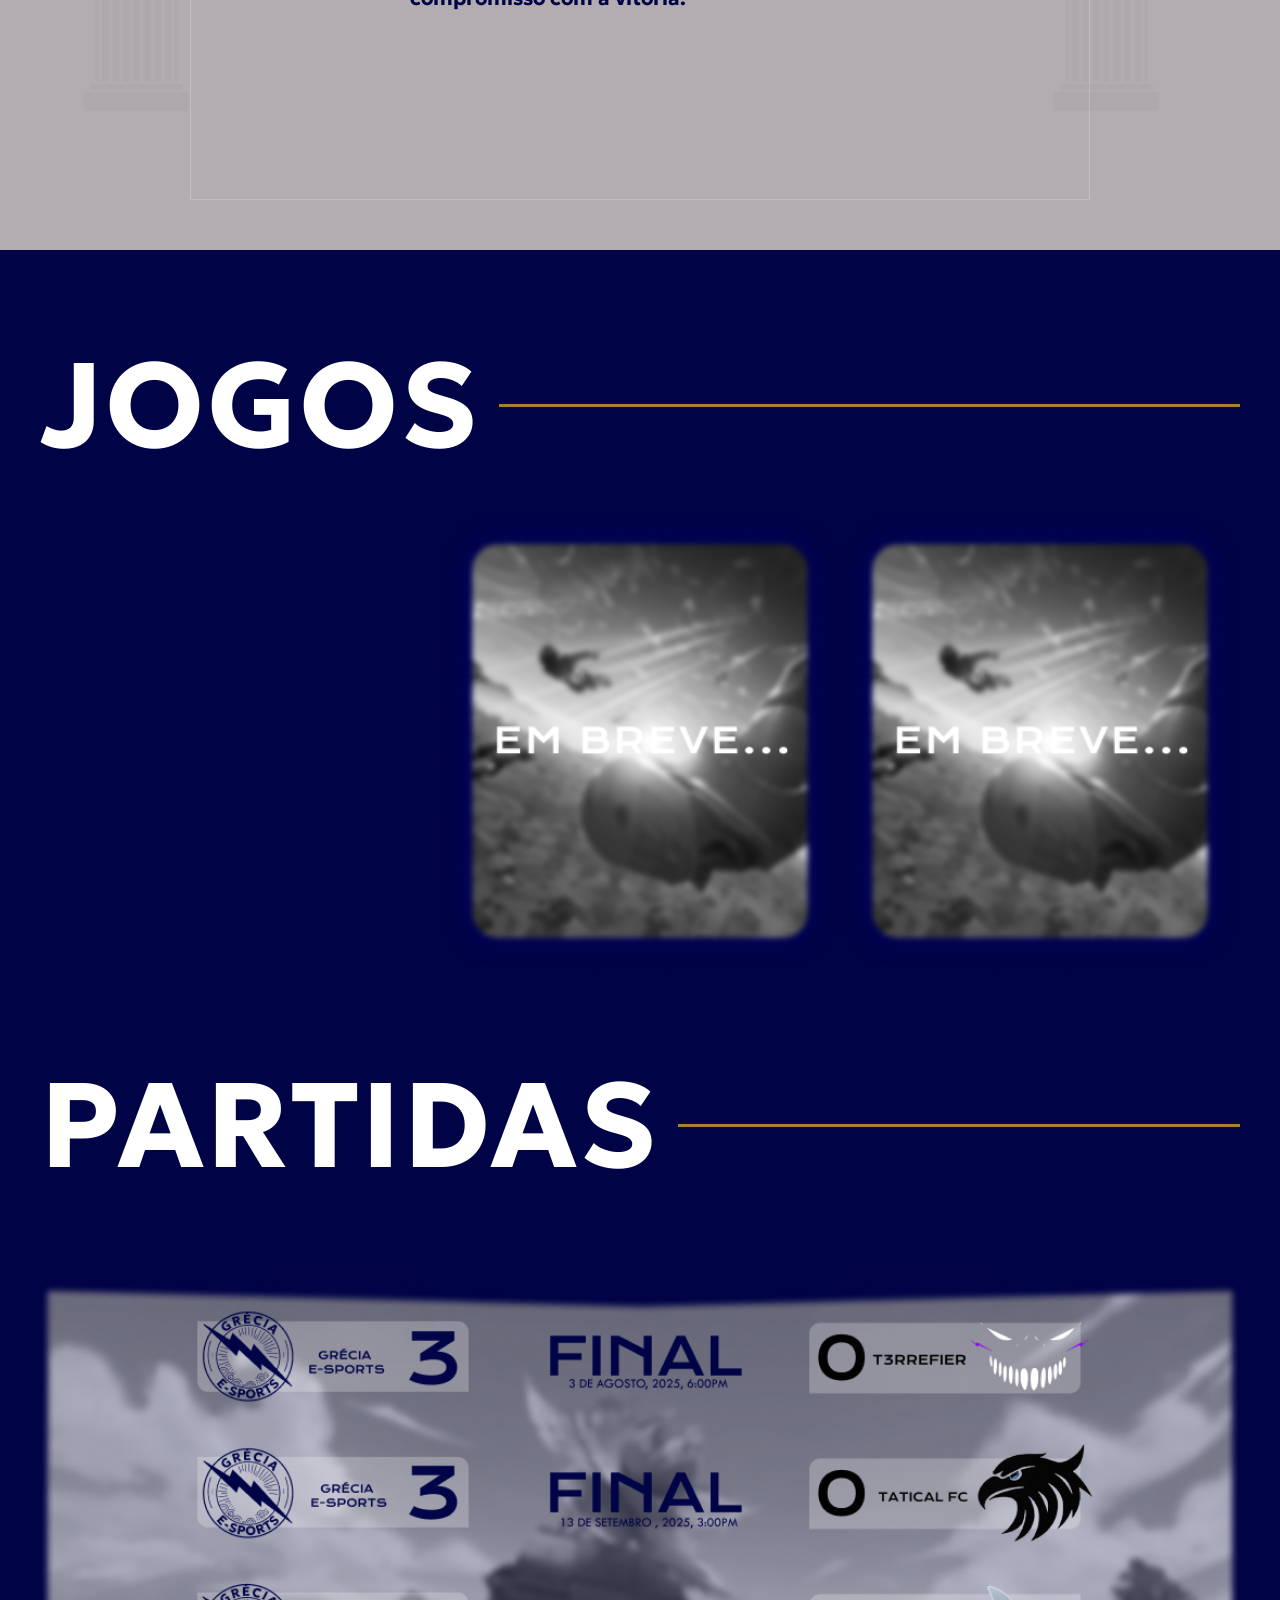
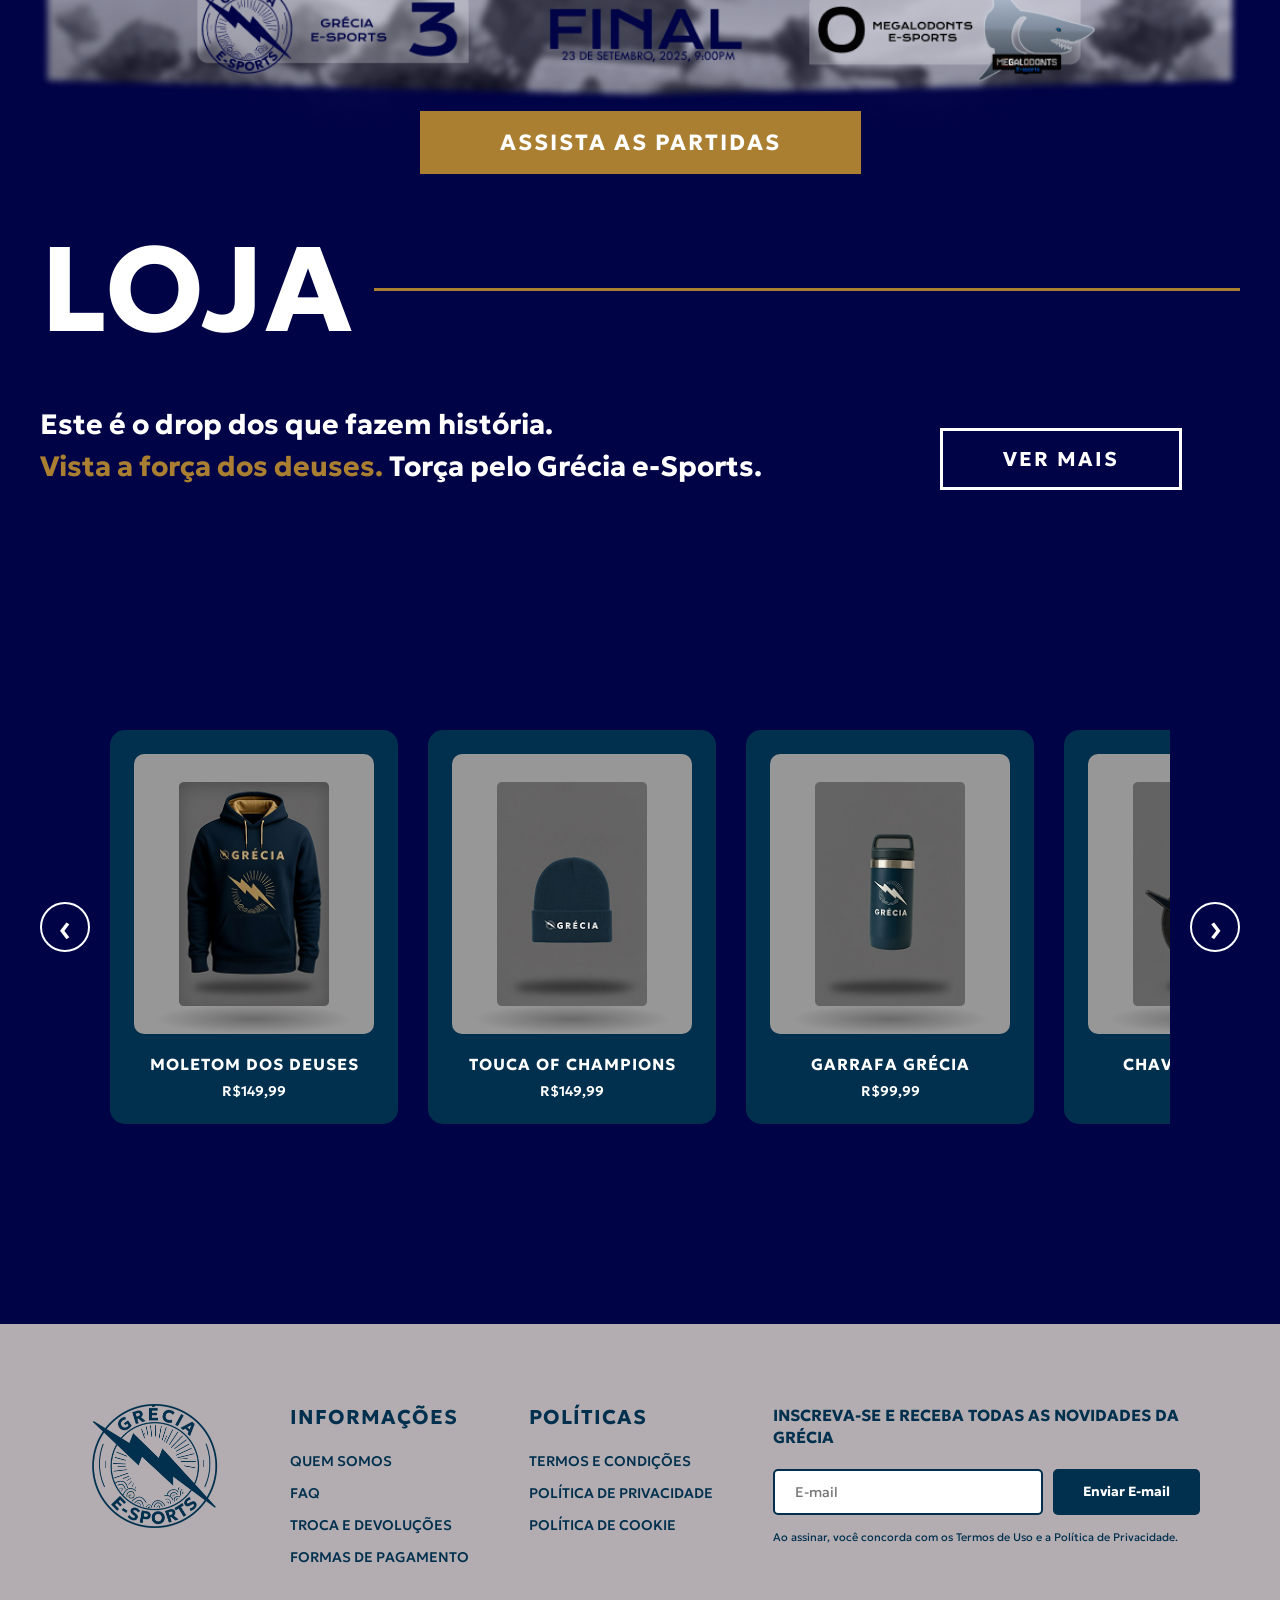
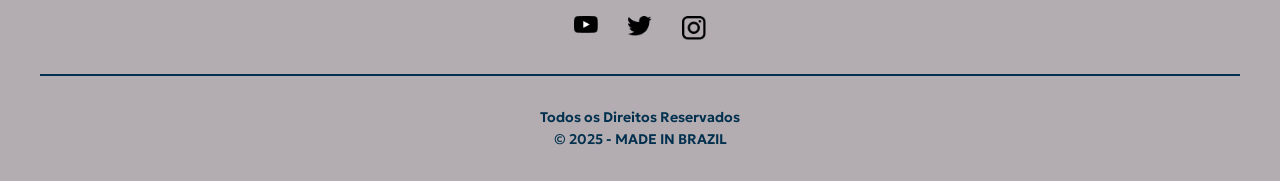
==== commit 446a8840: "fix: rolamento loja" ====
--- a/index.html
+++ b/index.html
@@ -38,7 +38,9 @@
           <img src="imagens/Group 21.png" class="hero-text" alt="">
           <button id="button1">MAIS</button>
           <div class="socials">
-            <img src="imagens/instagram.png" class="instagram" alt="">
+            <a href="https://www.instagram.com/greciae.sports?igsh=ZXd0bDZka2trbHd3" target="_blank" rel="noopener noreferrer">
+              <img src="imagens/instagram.png" class="instagram" alt="Instagram">
+            </a>
             <img src="imagens/Twitter.png" class="Twitter" alt="">
             <img src="imagens/youtube.png" class="youtube" alt="">
           </div>
@@ -48,15 +50,12 @@
   </div>
 
   <section class="sobre">
-
-
-
     <img src="imagens/sobre.png" alt="Título Sobre" class="titulo-img">
 
     <div>
-      <img id="ctr" src="imagens/construçao.png" alt="" srcset="">
-    <img id="pilastra1" src="imagens/pilastra.png" alt="">
-     <img id="pilastra2" src="imagens/pilastra.png" alt="">
+      <img id="ctr" src="imagens/construção.png" alt="" srcset="">
+      <img id="pilastra1" src="imagens/pilastra.png" alt="">
+      <img id="pilastra2" src="imagens/pilastra.png" alt="">
     </div>
 
     <div class="texto">
@@ -66,7 +65,7 @@
         Com uma visão focada na excelência, a Grécia Esports reúne jogadores excepcionais, unindo talento e estratégia para criar um legado no mundo dos jogos.
       </p>
       <p>
-        Somos movidos por um lema que reflete nossa mentalidade: <strong>“Unidos na vitória, invencíveis no desafio.”</strong>
+        Somos movidos por um lema que reflete nossa mentalidade: <strong>"Unidos na vitória, invencíveis no desafio."</strong>
       </p>
       <p>
         Com base em nossa essência de união e resiliência, conquistamos rápido destaque nas principais competições.
@@ -138,6 +137,30 @@
           </div>
           <h3>CHAVEIRO OFICIAL</h3>
           <p class="preco">R$19,99</p>
+        </div>
+        
+        <div class="produto-card">
+          <div class="produto-imagem">
+            <img src="./imagens/bolsa grecia2.png" alt="Bolsa Oficial">
+          </div>
+          <h3>BOLSA OFICIAL</h3>
+          <p class="preco">R$59,99</p>
+        </div>
+        
+        <div class="produto-card">
+          <div class="produto-imagem">
+            <img src="./imagens/meia grecia2.png" alt="Meia Oficial">
+          </div>
+          <h3>MEIA OFICIAL</h3>
+          <p class="preco">R$49,99</p>
+        </div>
+        
+        <div class="produto-card">
+          <div class="produto-imagem">
+            <img src="./imagens/pulseira grecia2.png" alt="Pulseira Oficial">
+          </div>
+          <h3>PULSEIRA OFICIAL</h3>
+          <p class="preco">R$29,99</p>
         </div>
       </div>
       
@@ -188,14 +211,36 @@
       <a href="#" class="social-icon">
         <img src="imagens/Twitter.png" alt="Twitter">
       </a>
-      <a href="https://www.instagram.com/greciae.sports?igsh=ZXd0bDZka2trbHd3" class="social-icon" ><img src="imagens/instagram.png" alt="Instagram"></a>
-        
+      <a href="https://www.instagram.com/greciae.sports?igsh=ZXd0bDZka2trbHd3" target="_blank" rel="noopener noreferrer" class="social-icon">
+        <img src="imagens/instagram.png" alt="Instagram">
+      </a>
     </div>
     
     <div class="footer-bottom">
       <p>Todos os Direitos Reservados<br>© 2025 - MADE IN BRAZIL</p>
     </div>
   </footer>
+
+  <script>
+    // Funcionalidade do carrossel
+    const prevBtn = document.querySelector('.carrossel-btn.prev');
+    const nextBtn = document.querySelector('.carrossel-btn.next');
+    const container = document.querySelector('.produtos-container');
+    
+    prevBtn.addEventListener('click', () => {
+      container.scrollBy({
+        left: -310,
+        behavior: 'smooth'
+      });
+    });
+    
+    nextBtn.addEventListener('click', () => {
+      container.scrollBy({
+        left: 310,
+        behavior: 'smooth'
+      });
+    });
+  </script>
 </body>
 
 </html>
--- a/style.css
+++ b/style.css
@@ -123,6 +123,12 @@
     top: 70%;
     left: 96.5%;
     width: 42px;
+    cursor: pointer;
+    transition: transform 0.3s ease;
+}
+
+.instagram:hover {
+    transform: scale(1.1);
 }
 
 .Twitter {
@@ -152,10 +158,7 @@
   overflow: hidden;
 }
 
-/* Caixa branca que representa o "segundo quadrante" - aplica-se ao texto dentro da seção /
-
-
-/ IMAGEM SOBRE (à esquerda, acima do centro) /
+/* IMAGEM SOBRE (à esquerda, acima do centro) */
 .titulo-img {
   position: absolute;
   left: 200px;
@@ -164,7 +167,7 @@
   width: 500px;
 }
 
-/ TEXTO AO LADO DIREITO */
+/* TEXTO AO LADO DIREITO */
 .texto {
   color: #000346;
   width: 570px;
@@ -460,7 +463,6 @@
 
 .footer-logo img {
     width: 150px;
-   
 }
 
 .footer-section h3 {
@@ -547,24 +549,12 @@
     margin: 50px 0 30px;
 }
 
-/* .social-icon {
-    display: flex;
-    align-items: center;
-    justify-content: center;
-    width: 50px;
-    height: 50px;
-    background: #01304E;
-    border-radius: 50%;
-    transition: all 0.3s ease;
-} */
-
 .social-icon img {
     width: 24px;
     filter: invert(1);
 }
 
 .social-icon:hover {
-    /* background: #ffffff; */
     transform: scale(1.1);
 }
 
